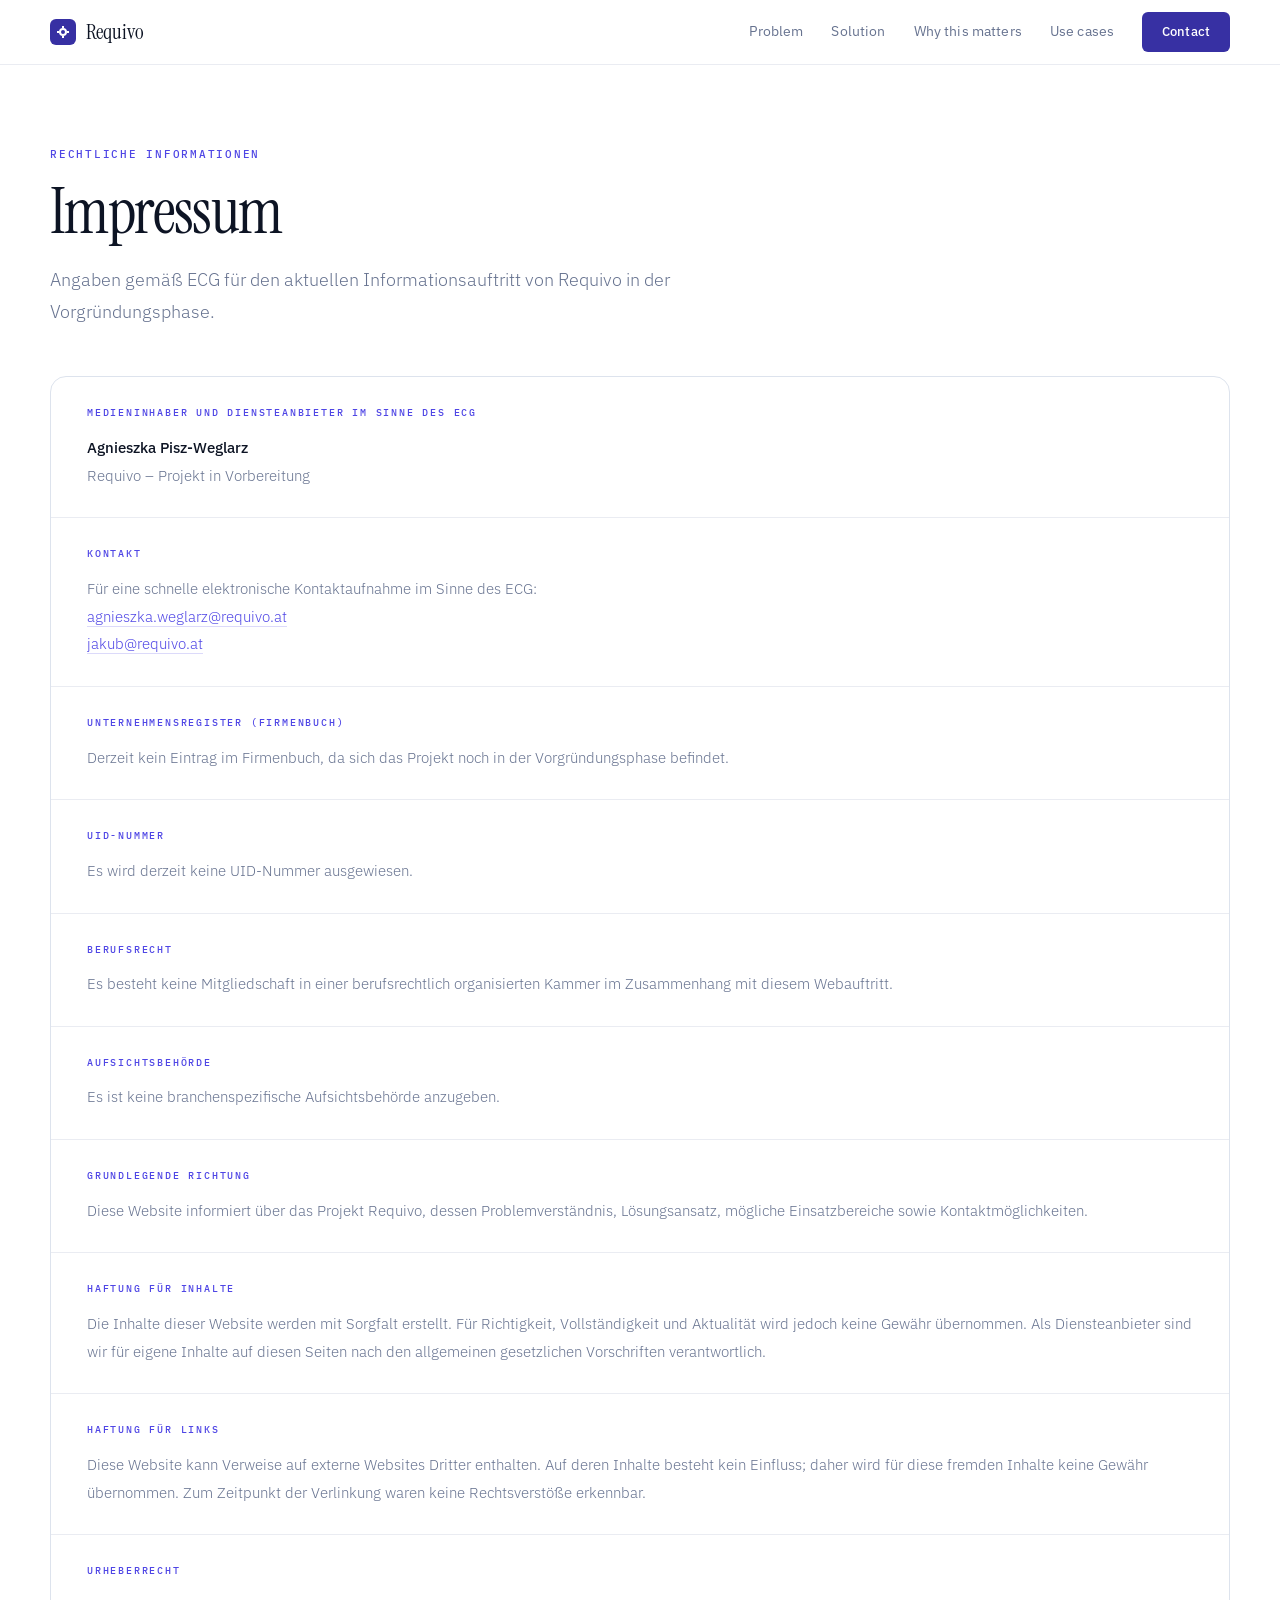
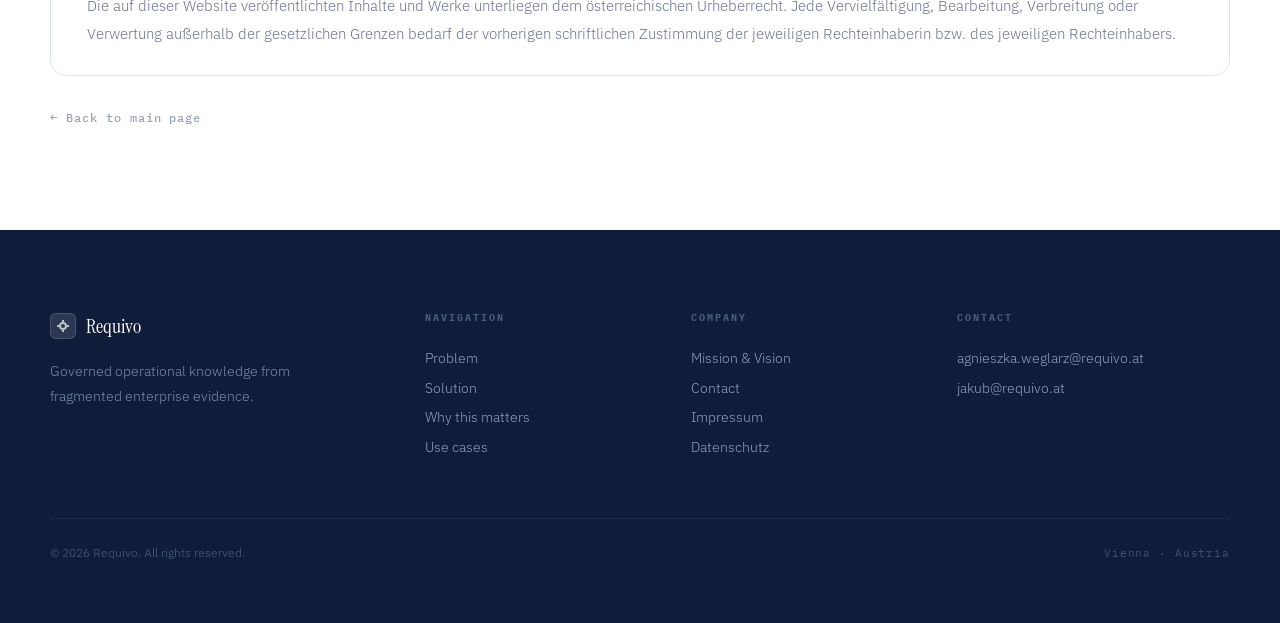
==== impressum.html @ faf933f6 "Refactor impressum.html structure and styles" ====
<!DOCTYPE html>
<html lang="de">
<head>
<meta charset="UTF-8" />
<meta name="viewport" content="width=device-width, initial-scale=1.0" />
<title>Impressum — Requivo</title>
<link rel="icon" href="favicon.svg" />
<link rel="preconnect" href="https://fonts.googleapis.com" />
<link rel="preconnect" href="https://fonts.gstatic.com" crossorigin />
<link href="https://fonts.googleapis.com/css2?family=Instrument+Serif:ital@0;1&family=IBM+Plex+Sans:ital,wght@0,300;0,400;0,500;0,600;1,300;1,400&family=IBM+Plex+Mono:wght@400;500&display=swap" rel="stylesheet" />
<style>
:root {
  --bg:          #ffffff;
  --bg-off:      #f8f9fc;
  --bg-deep:     #0f1c3a;
  --line:        #dde3ed;
  --line-soft:   #eaecf2;
  --text:        #0d1424;
  --text-mid:    #374259;
  --text-soft:   #677390;
  --text-dim:    #98a3b8;
  --indigo:      #3730a3;
  --indigo-mid:  #4f46e5;
  --indigo-soft: #eef2ff;
  --indigo-pale: #f5f6ff;
  --font-serif:  'Instrument Serif', Georgia, serif;
  --font-sans:   'IBM Plex Sans', system-ui, sans-serif;
  --font-mono:   'IBM Plex Mono', monospace;
  --max:         1180px;
  --ease:        cubic-bezier(.16,1,.3,1);
}
*, *::before, *::after { box-sizing: border-box; margin: 0; padding: 0; }
html { scroll-behavior: smooth; }
body {
  font-family: var(--font-sans);
  background: var(--bg); color: var(--text);
  line-height: 1.65; -webkit-font-smoothing: antialiased;
  text-rendering: optimizeLegibility;
}
a { text-decoration: none; color: inherit; }
.wrap { width: min(var(--max), calc(100% - 48px)); margin: 0 auto; }
 
/* NAV */
nav {
  position: sticky; top: 0; z-index: 100;
  background: rgba(255,255,255,.92);
  backdrop-filter: blur(14px);
  border-bottom: 1px solid var(--line-soft);
  transition: box-shadow .25s;
}
nav.raised { box-shadow: 0 1px 18px rgba(55,48,163,.07); }
.nav-inner {
  display: flex; align-items: center;
  justify-content: space-between; height: 64px; gap: 32px;
}
.logo {
  display: flex; align-items: center; gap: 10px;
  font-family: var(--font-serif); font-size: 21px; color: var(--text);
}
.logo-mark {
  width: 26px; height: 26px; border-radius: 6px;
  background: var(--indigo);
  display: flex; align-items: center; justify-content: center; flex-shrink: 0;
}
.logo-mark svg { width: 14px; height: 14px; fill: none; stroke: #fff; stroke-width: 2; }
.nav-links { display: flex; align-items: center; gap: 28px; }
.nav-links a {
  font-size: 14px; font-weight: 400; color: var(--text-soft);
  letter-spacing: .01em; transition: color .18s;
}
.nav-links a:hover { color: var(--text); }
.nav-cta {
  background: var(--indigo) !important; color: #fff !important;
  padding: 9px 20px; border-radius: 6px;
  font-size: 13px !important; font-weight: 500 !important;
  transition: background .18s, transform .18s !important;
}
.nav-cta:hover { background: #312e81 !important; transform: translateY(-1px) !important; }
 
/* PAGE */
.page { padding: 80px 0 100px; }
 
.page-label {
  font-family: var(--font-mono);
  font-size: 11px; font-weight: 500;
  letter-spacing: .16em; text-transform: uppercase;
  color: var(--indigo-mid); margin-bottom: 16px;
}
.page h1 {
  font-family: var(--font-serif);
  font-size: clamp(38px, 5vw, 64px);
  font-weight: 400; line-height: 1.04; letter-spacing: -.025em;
  color: var(--text); margin-bottom: 18px;
}
.page-intro {
  font-size: 18px; line-height: 1.8; font-weight: 300;
  color: var(--text-soft); max-width: 720px; margin-bottom: 48px;
}
 
/* LEGAL CARD */
.legal-card {
  background: var(--bg);
  border: 1px solid var(--line);
  border-radius: 16px;
  overflow: hidden;
}
.legal-section {
  padding: 28px 36px;
  border-bottom: 1px solid var(--line-soft);
}
.legal-section:last-child { border-bottom: none; }
 
.legal-section h2 {
  font-family: var(--font-mono);
  font-size: 10px; font-weight: 500;
  letter-spacing: .18em; text-transform: uppercase;
  color: var(--indigo-mid); margin-bottom: 12px;
}
.legal-section p {
  font-size: 15px; line-height: 1.85; font-weight: 300;
  color: var(--text-soft); margin-bottom: 10px;
}
.legal-section p:last-child { margin-bottom: 0; }
.legal-section strong { font-weight: 500; color: var(--text); }
.legal-section a {
  color: var(--indigo-mid);
  border-bottom: 1px solid rgba(79,70,229,.2);
  transition: color .18s, border-color .18s;
}
.legal-section a:hover {
  color: var(--indigo);
  border-color: rgba(55,48,163,.4);
}
 
/* BACK LINK */
.back-link {
  display: inline-flex; align-items: center; gap: 8px;
  margin-top: 32px;
  font-family: var(--font-mono);
  font-size: 12px; font-weight: 500; letter-spacing: .08em;
  color: var(--text-dim);
  transition: color .18s;
}
.back-link:hover { color: var(--indigo-mid); }
.back-link::before { content: '←'; }
 
/* FOOTER */
footer { background: var(--bg-deep); padding: 80px 0 60px; }
.footer-grid {
  display: grid; grid-template-columns: 1.2fr .8fr .8fr 1fr;
  gap: 48px; margin-bottom: 56px; align-items: start;
}
.footer-brand { display: flex; flex-direction: column; gap: 16px; }
.footer-logo {
  display: flex; align-items: center; gap: 10px;
  font-family: var(--font-serif); font-size: 20px; color: #fff;
}
.footer-logo .logo-mark {
  background: rgba(255,255,255,.12);
  border: 1px solid rgba(255,255,255,.15);
}
.footer-logo .logo-mark svg { stroke: rgba(255,255,255,.7); }
.footer-brand p {
  font-size: 14px; line-height: 1.8; font-weight: 300;
  color: #7b8fad; max-width: 280px;
}
.footer-col h4 {
  font-family: var(--font-mono); font-size: 10px;
  letter-spacing: .2em; text-transform: uppercase;
  color: #4a5e7a; margin-bottom: 18px;
}
.footer-col a, .footer-col p {
  display: block; font-size: 14px;
  line-height: 2.1; font-weight: 300; color: #8fa3be;
  transition: color .18s;
}
.footer-col a:hover { color: #fff; }
.footer-bottom {
  padding-top: 24px;
  border-top: 1px solid rgba(255,255,255,.06);
  font-size: 12px; color: #3d5070;
  display: flex; justify-content: space-between; align-items: center;
}
 
/* RESPONSIVE */
@media (max-width: 1040px) {
  .footer-grid { grid-template-columns: 1fr 1fr; }
}
@media (max-width: 768px) {
  .wrap { width: calc(100% - 32px); }
  .nav-links { display: none; }
  .page { padding: 56px 0 80px; }
  .legal-section { padding: 24px 20px; }
  .footer-grid { grid-template-columns: 1fr; }
  .footer-bottom { flex-direction: column; gap: 8px; }
}
</style>
</head>
<body>
 
<nav id="nav">
  <div class="wrap nav-inner">
    <a href="index.html" class="logo">
      <span class="logo-mark">
        <svg viewBox="0 0 14 14"><circle cx="7" cy="7" r="3"/><line x1="7" y1="1" x2="7" y2="3"/><line x1="7" y1="11" x2="7" y2="13"/><line x1="1" y1="7" x2="3" y2="7"/><line x1="11" y1="7" x2="13" y2="7"/></svg>
      </span>
      Requivo
    </a>
    <div class="nav-links">
      <a href="index.html#problem">Problem</a>
      <a href="index.html#solution">Solution</a>
      <a href="index.html#why">Why this matters</a>
      <a href="index.html#use-cases">Use cases</a>
      <a href="index.html#contact" class="nav-cta">Contact</a>
    </div>
  </div>
</nav>
 
<main class="page">
  <div class="wrap">
    <div class="page-label">Rechtliche Informationen</div>
    <h1>Impressum</h1>
    <p class="page-intro">Angaben gemäß ECG für den aktuellen Informationsauftritt von Requivo in der Vorgründungsphase.</p>
 
    <div class="legal-card">
      <section class="legal-section">
        <h2>Medieninhaber und Diensteanbieter im Sinne des ECG</h2>
        <p><strong>Agnieszka Pisz-Weglarz</strong><br>Requivo – Projekt in Vorbereitung</p>
      </section>
 
      <section class="legal-section">
        <h2>Kontakt</h2>
        <p>
          Für eine schnelle elektronische Kontaktaufnahme im Sinne des ECG:<br>
          <a href="mailto:agnieszka.weglarz@requivo.at">agnieszka.weglarz@requivo.at</a><br>
          <a href="mailto:jakub@requivo.at">jakub@requivo.at</a>
        </p>
      </section>
 
      <section class="legal-section">
        <h2>Unternehmensregister (Firmenbuch)</h2>
        <p>Derzeit kein Eintrag im Firmenbuch, da sich das Projekt noch in der Vorgründungsphase befindet.</p>
      </section>
 
      <section class="legal-section">
        <h2>UID-Nummer</h2>
        <p>Es wird derzeit keine UID-Nummer ausgewiesen.</p>
      </section>
 
      <section class="legal-section">
        <h2>Berufsrecht</h2>
        <p>Es besteht keine Mitgliedschaft in einer berufsrechtlich organisierten Kammer im Zusammenhang mit diesem Webauftritt.</p>
      </section>
 
      <section class="legal-section">
        <h2>Aufsichtsbehörde</h2>
        <p>Es ist keine branchenspezifische Aufsichtsbehörde anzugeben.</p>
      </section>
 
      <section class="legal-section">
        <h2>Grundlegende Richtung</h2>
        <p>Diese Website informiert über das Projekt Requivo, dessen Problemverständnis, Lösungsansatz, mögliche Einsatzbereiche sowie Kontaktmöglichkeiten.</p>
      </section>
 
      <section class="legal-section">
        <h2>Haftung für Inhalte</h2>
        <p>Die Inhalte dieser Website werden mit Sorgfalt erstellt. Für Richtigkeit, Vollständigkeit und Aktualität wird jedoch keine Gewähr übernommen. Als Diensteanbieter sind wir für eigene Inhalte auf diesen Seiten nach den allgemeinen gesetzlichen Vorschriften verantwortlich.</p>
      </section>
 
      <section class="legal-section">
        <h2>Haftung für Links</h2>
        <p>Diese Website kann Verweise auf externe Websites Dritter enthalten. Auf deren Inhalte besteht kein Einfluss; daher wird für diese fremden Inhalte keine Gewähr übernommen. Zum Zeitpunkt der Verlinkung waren keine Rechtsverstöße erkennbar.</p>
      </section>
 
      <section class="legal-section">
        <h2>Urheberrecht</h2>
        <p>Die auf dieser Website veröffentlichten Inhalte und Werke unterliegen dem österreichischen Urheberrecht. Jede Vervielfältigung, Bearbeitung, Verbreitung oder Verwertung außerhalb der gesetzlichen Grenzen bedarf der vorherigen schriftlichen Zustimmung der jeweiligen Rechteinhaberin bzw. des jeweiligen Rechteinhabers.</p>
      </section>
    </div>
 
    <a class="back-link" href="index.html">Back to main page</a>
  </div>
</main>
 
<footer>
  <div class="wrap">
    <div class="footer-grid">
      <div class="footer-brand">
        <a href="index.html" class="footer-logo">
          <span class="logo-mark">
            <svg viewBox="0 0 14 14"><circle cx="7" cy="7" r="3"/><line x1="7" y1="1" x2="7" y2="3"/><line x1="7" y1="11" x2="7" y2="13"/><line x1="1" y1="7" x2="3" y2="7"/><line x1="11" y1="7" x2="13" y2="7"/></svg>
          </span>
          Requivo
        </a>
        <p>Governed operational knowledge from fragmented enterprise evidence.</p>
      </div>
      <div class="footer-col">
        <h4>Navigation</h4>
        <a href="index.html#problem">Problem</a>
        <a href="index.html#solution">Solution</a>
        <a href="index.html#why">Why this matters</a>
        <a href="index.html#use-cases">Use cases</a>
      </div>
      <div class="footer-col">
        <h4>Company</h4>
        <a href="index.html#mission-vision">Mission &amp; Vision</a>
        <a href="index.html#contact">Contact</a>
        <a href="impressum.html">Impressum</a>
        <a href="privacy.html">Datenschutz</a>
      </div>
      <div class="footer-col">
        <h4>Contact</h4>
        <a href="mailto:agnieszka.weglarz@requivo.at">agnieszka.weglarz@requivo.at</a>
        <a href="mailto:jakub@requivo.at">jakub@requivo.at</a>
      </div>
    </div>
    <div class="footer-bottom">
      <span>© 2026 Requivo. All rights reserved.</span>
      <span style="font-family:var(--font-mono);font-size:11px;letter-spacing:.08em;">Vienna · Austria</span>
    </div>
  </div>
</footer>
 
<script>
const nav = document.getElementById('nav');
window.addEventListener('scroll', () => {
  nav.classList.toggle('raised', window.scrollY > 20);
}, { passive: true });
</script>
</body>
</html>
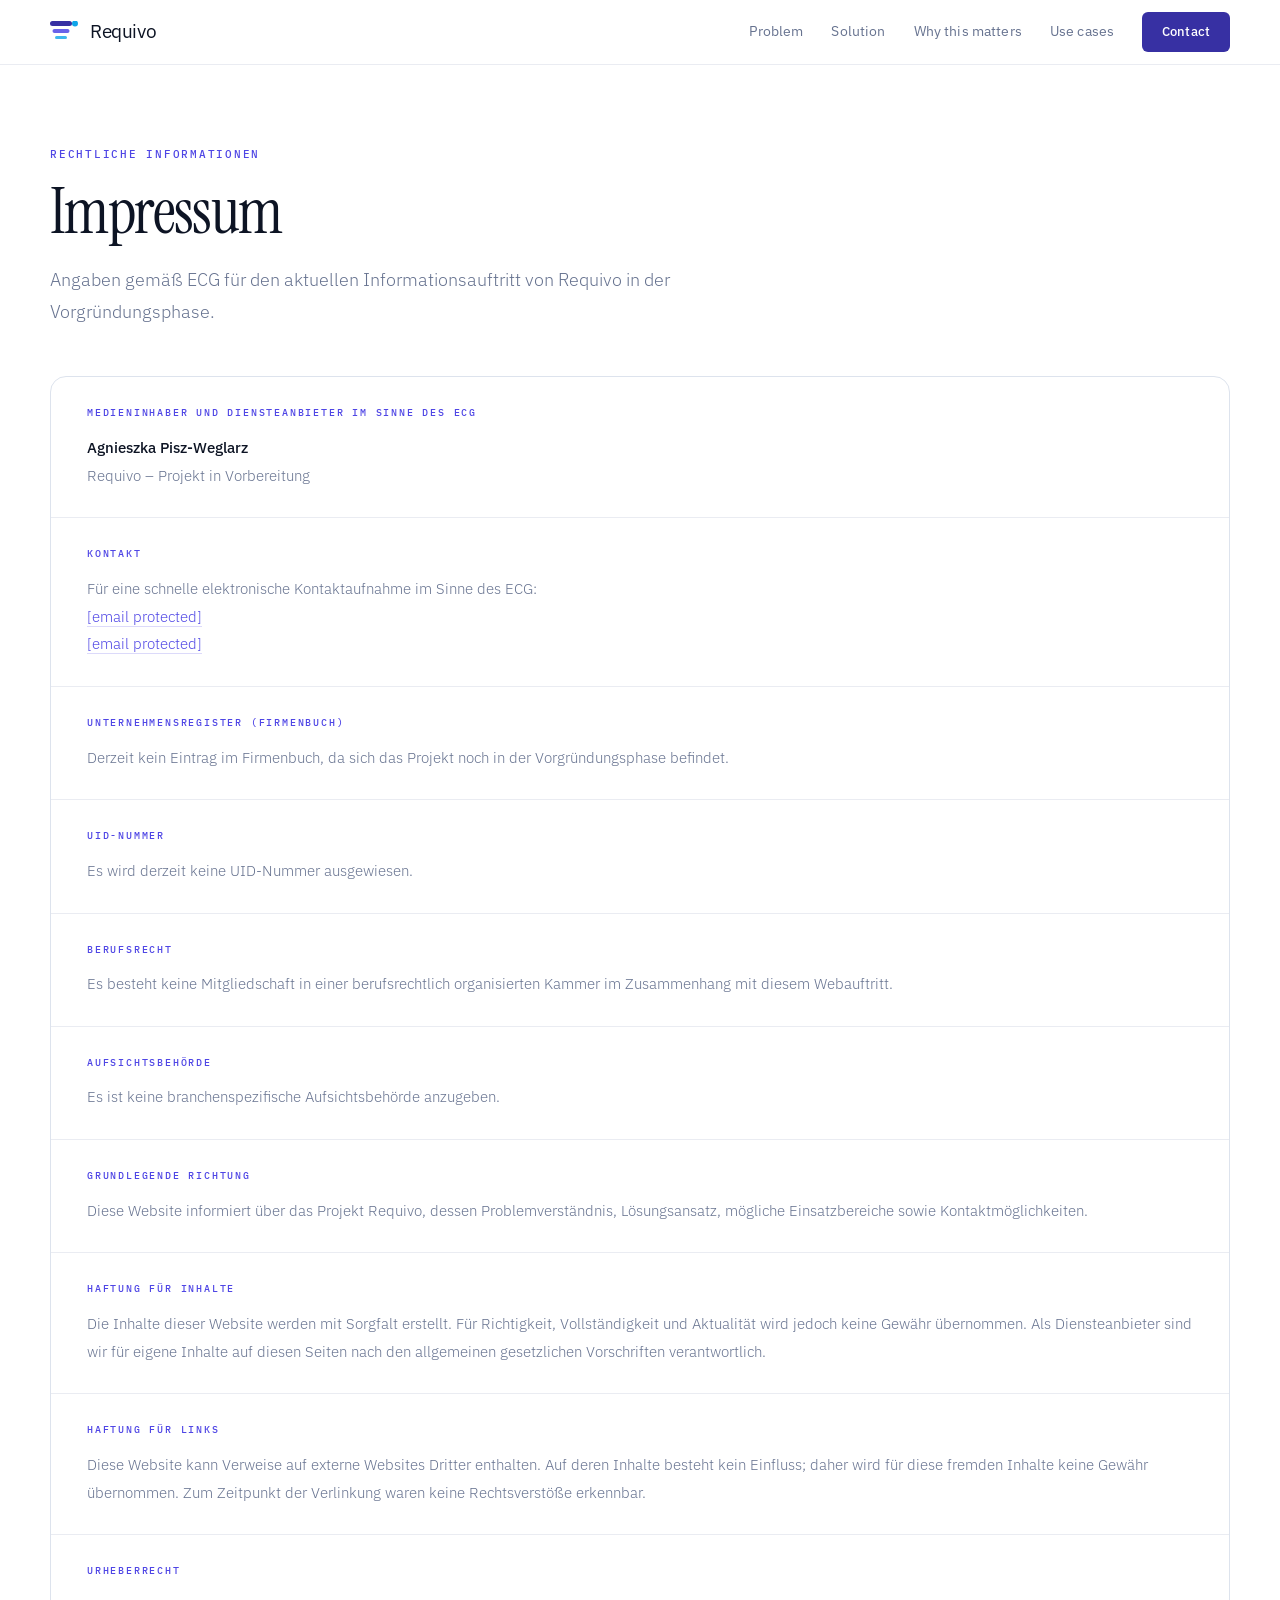
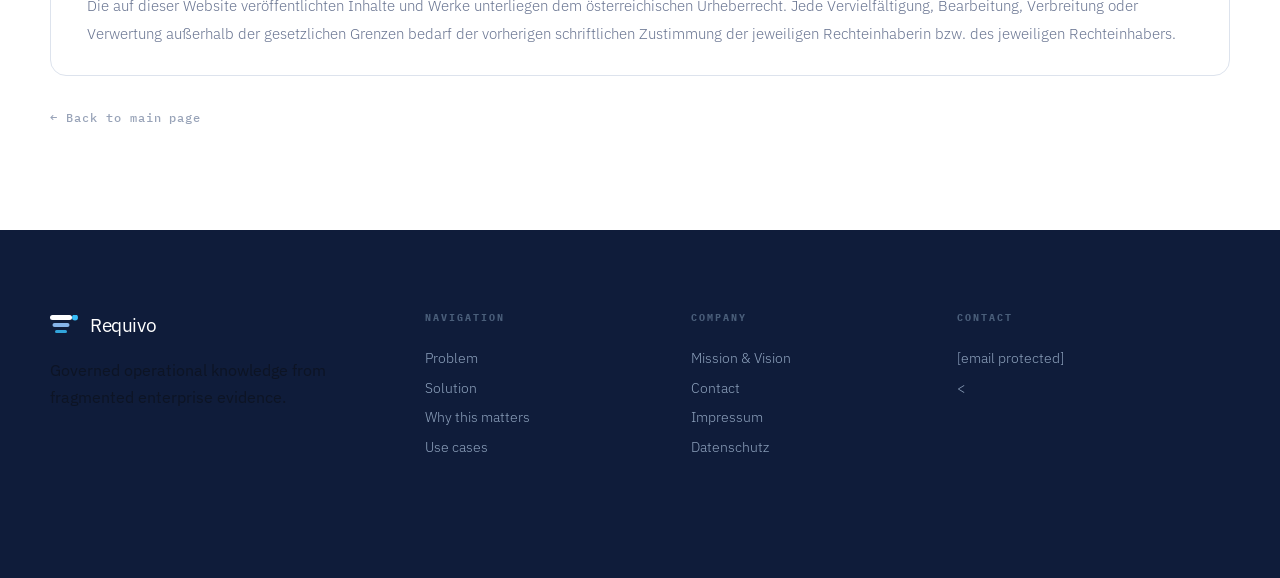
==== commit 2b44b86c: "Refactor styles and update logo in impressum.html" ====
--- a/impressum.html
+++ b/impressum.html
@@ -39,7 +39,7 @@
 }
 a { text-decoration: none; color: inherit; }
 .wrap { width: min(var(--max), calc(100% - 48px)); margin: 0 auto; }
- 
+
 /* NAV */
 nav {
   position: sticky; top: 0; z-index: 100;
@@ -54,15 +54,10 @@
   justify-content: space-between; height: 64px; gap: 32px;
 }
 .logo {
-  display: flex; align-items: center; gap: 10px;
-  font-family: var(--font-serif); font-size: 21px; color: var(--text);
-}
-.logo-mark {
-  width: 26px; height: 26px; border-radius: 6px;
-  background: var(--indigo);
-  display: flex; align-items: center; justify-content: center; flex-shrink: 0;
-}
-.logo-mark svg { width: 14px; height: 14px; fill: none; stroke: #fff; stroke-width: 2; }
+  display: flex; align-items: center; gap: 12px;
+  font-family: var(--font-sans); font-size: 19px; font-weight: 400;
+  color: var(--text); letter-spacing: -.02em;
+}
 .nav-links { display: flex; align-items: center; gap: 28px; }
 .nav-links a {
   font-size: 14px; font-weight: 400; color: var(--text-soft);
@@ -76,10 +71,10 @@
   transition: background .18s, transform .18s !important;
 }
 .nav-cta:hover { background: #312e81 !important; transform: translateY(-1px) !important; }
- 
+
 /* PAGE */
 .page { padding: 80px 0 100px; }
- 
+
 .page-label {
   font-family: var(--font-mono);
   font-size: 11px; font-weight: 500;
@@ -96,7 +91,7 @@
   font-size: 18px; line-height: 1.8; font-weight: 300;
   color: var(--text-soft); max-width: 720px; margin-bottom: 48px;
 }
- 
+
 /* LEGAL CARD */
 .legal-card {
   background: var(--bg);
@@ -109,7 +104,7 @@
   border-bottom: 1px solid var(--line-soft);
 }
 .legal-section:last-child { border-bottom: none; }
- 
+
 .legal-section h2 {
   font-family: var(--font-mono);
   font-size: 10px; font-weight: 500;
@@ -131,7 +126,7 @@
   color: var(--indigo);
   border-color: rgba(55,48,163,.4);
 }
- 
+
 /* BACK LINK */
 .back-link {
   display: inline-flex; align-items: center; gap: 8px;
@@ -143,7 +138,7 @@
 }
 .back-link:hover { color: var(--indigo-mid); }
 .back-link::before { content: '←'; }
- 
+
 /* FOOTER */
 footer { background: var(--bg-deep); padding: 80px 0 60px; }
 .footer-grid {
@@ -152,15 +147,11 @@
 }
 .footer-brand { display: flex; flex-direction: column; gap: 16px; }
 .footer-logo {
-  display: flex; align-items: center; gap: 10px;
-  font-family: var(--font-serif); font-size: 20px; color: #fff;
-}
-.footer-logo .logo-mark {
-  background: rgba(255,255,255,.12);
-  border: 1px solid rgba(255,255,255,.15);
-}
-.footer-logo .logo-mark svg { stroke: rgba(255,255,255,.7); }
-.footer-brand p {
+  display: flex; align-items: center; gap: 12px;
+  font-family: var(--font-sans); font-size: 19px; font-weight: 400;
+  color: #fff; letter-spacing: -.02em;
+}
+.footer-logo .footer-logo .footer-brand p {
   font-size: 14px; line-height: 1.8; font-weight: 300;
   color: #7b8fad; max-width: 280px;
 }
@@ -181,7 +172,7 @@
   font-size: 12px; color: #3d5070;
   display: flex; justify-content: space-between; align-items: center;
 }
- 
+
 /* RESPONSIVE */
 @media (max-width: 1040px) {
   .footer-grid { grid-template-columns: 1fr 1fr; }
@@ -197,13 +188,16 @@
 </style>
 </head>
 <body>
- 
+
 <nav id="nav">
   <div class="wrap nav-inner">
-    <a href="index.html" class="logo">
-      <span class="logo-mark">
-        <svg viewBox="0 0 14 14"><circle cx="7" cy="7" r="3"/><line x1="7" y1="1" x2="7" y2="3"/><line x1="7" y1="11" x2="7" y2="13"/><line x1="1" y1="7" x2="3" y2="7"/><line x1="11" y1="7" x2="13" y2="7"/></svg>
-      </span>
+        <a href="index.html" class="logo" aria-label="Requivo home">
+      <svg class="rq-logo-icon" viewBox="0 0 28 22" width="28" height="22" fill="none" xmlns="http://www.w3.org/2000/svg" aria-hidden="true">
+        <rect x="0" y="0" width="22" height="5" rx="2.5" fill="#3730a3"/>
+        <rect x="2.5" y="8" width="17" height="4" rx="2" fill="#4f46e5" opacity=".85"/>
+        <rect x="5" y="15" width="12" height="3" rx="1.5" fill="#0ea5e9" opacity=".8"/>
+        <circle cx="25" cy="2.5" r="3" fill="#0ea5e9"/>
+      </svg>
       Requivo
     </a>
     <div class="nav-links">
@@ -215,81 +209,84 @@
     </div>
   </div>
 </nav>
- 
+
 <main class="page">
   <div class="wrap">
     <div class="page-label">Rechtliche Informationen</div>
     <h1>Impressum</h1>
     <p class="page-intro">Angaben gemäß ECG für den aktuellen Informationsauftritt von Requivo in der Vorgründungsphase.</p>
- 
+
     <div class="legal-card">
       <section class="legal-section">
         <h2>Medieninhaber und Diensteanbieter im Sinne des ECG</h2>
         <p><strong>Agnieszka Pisz-Weglarz</strong><br>Requivo – Projekt in Vorbereitung</p>
       </section>
- 
+
       <section class="legal-section">
         <h2>Kontakt</h2>
         <p>
           Für eine schnelle elektronische Kontaktaufnahme im Sinne des ECG:<br>
-          <a href="mailto:agnieszka.weglarz@requivo.at">agnieszka.weglarz@requivo.at</a><br>
-          <a href="mailto:jakub@requivo.at">jakub@requivo.at</a>
+          <a href="/cdn-cgi/l/email-protection#6302040d0a06101908024d1406040f02111923110612160a150c4d0217"><span class="__cf_email__" data-cfemail="0362646d6a66707968622d7466646f62717943716672766a756c2d6277">[email&#160;protected]</span></a><br>
+          <a href="/cdn-cgi/l/email-protection#741e151f011634061105011d021b5a1500"><span class="__cf_email__" data-cfemail="197378726c7b596b7c686c706f7637786d">[email&#160;protected]</span></a>
         </p>
       </section>
- 
+
       <section class="legal-section">
         <h2>Unternehmensregister (Firmenbuch)</h2>
         <p>Derzeit kein Eintrag im Firmenbuch, da sich das Projekt noch in der Vorgründungsphase befindet.</p>
       </section>
- 
+
       <section class="legal-section">
         <h2>UID-Nummer</h2>
         <p>Es wird derzeit keine UID-Nummer ausgewiesen.</p>
       </section>
- 
+
       <section class="legal-section">
         <h2>Berufsrecht</h2>
         <p>Es besteht keine Mitgliedschaft in einer berufsrechtlich organisierten Kammer im Zusammenhang mit diesem Webauftritt.</p>
       </section>
- 
+
       <section class="legal-section">
         <h2>Aufsichtsbehörde</h2>
         <p>Es ist keine branchenspezifische Aufsichtsbehörde anzugeben.</p>
       </section>
- 
+
       <section class="legal-section">
         <h2>Grundlegende Richtung</h2>
         <p>Diese Website informiert über das Projekt Requivo, dessen Problemverständnis, Lösungsansatz, mögliche Einsatzbereiche sowie Kontaktmöglichkeiten.</p>
       </section>
- 
+
       <section class="legal-section">
         <h2>Haftung für Inhalte</h2>
         <p>Die Inhalte dieser Website werden mit Sorgfalt erstellt. Für Richtigkeit, Vollständigkeit und Aktualität wird jedoch keine Gewähr übernommen. Als Diensteanbieter sind wir für eigene Inhalte auf diesen Seiten nach den allgemeinen gesetzlichen Vorschriften verantwortlich.</p>
       </section>
- 
+
       <section class="legal-section">
         <h2>Haftung für Links</h2>
         <p>Diese Website kann Verweise auf externe Websites Dritter enthalten. Auf deren Inhalte besteht kein Einfluss; daher wird für diese fremden Inhalte keine Gewähr übernommen. Zum Zeitpunkt der Verlinkung waren keine Rechtsverstöße erkennbar.</p>
       </section>
- 
+
       <section class="legal-section">
         <h2>Urheberrecht</h2>
         <p>Die auf dieser Website veröffentlichten Inhalte und Werke unterliegen dem österreichischen Urheberrecht. Jede Vervielfältigung, Bearbeitung, Verbreitung oder Verwertung außerhalb der gesetzlichen Grenzen bedarf der vorherigen schriftlichen Zustimmung der jeweiligen Rechteinhaberin bzw. des jeweiligen Rechteinhabers.</p>
       </section>
     </div>
- 
+
     <a class="back-link" href="index.html">Back to main page</a>
   </div>
 </main>
- 
+
 <footer>
   <div class="wrap">
     <div class="footer-grid">
       <div class="footer-brand">
-        <a href="index.html" class="footer-logo">
-          <span class="logo-mark">
-            <svg viewBox="0 0 14 14"><circle cx="7" cy="7" r="3"/><line x1="7" y1="1" x2="7" y2="3"/><line x1="7" y1="11" x2="7" y2="13"/><line x1="1" y1="7" x2="3" y2="7"/><line x1="11" y1="7" x2="13" y2="7"/></svg>
-          </span>
+                <a href="index.html" class="footer-logo" aria-label="Requivo home">
+          <svg class="rq-logo-icon" viewBox="0 0 28 22" width="28" height="22" fill="none" xmlns="http://www.w3.org/2000/svg" aria-hidden="true">
+          <rect x="0" y="0" width="22" height="5" rx="2.5" fill="#ffffff"/>
+          <rect x="2.5" y="8" width="17" height="4" rx="2" fill="#93c5fd" opacity=".9"/>
+          <rect x="5" y="15" width="12" height="3" rx="1.5" fill="#38bdf8" opacity=".85"/>
+          <circle cx="25" cy="2.5" r="3" fill="#38bdf8"/>
+        </svg>
           Requivo
         </a>
         <p>Governed operational knowledge from fragmented enterprise evidence.</p>
@@ -310,22 +307,5 @@
       </div>
       <div class="footer-col">
         <h4>Contact</h4>
-        <a href="mailto:agnieszka.weglarz@requivo.at">agnieszka.weglarz@requivo.at</a>
-        <a href="mailto:jakub@requivo.at">jakub@requivo.at</a>
-      </div>
-    </div>
-    <div class="footer-bottom">
-      <span>© 2026 Requivo. All rights reserved.</span>
-      <span style="font-family:var(--font-mono);font-size:11px;letter-spacing:.08em;">Vienna · Austria</span>
-    </div>
-  </div>
-</footer>
- 
-<script>
-const nav = document.getElementById('nav');
-window.addEventListener('scroll', () => {
-  nav.classList.toggle('raised', window.scrollY > 20);
-}, { passive: true });
-</script>
-</body>
-</html>
+        <a href="/cdn-cgi/l/email-protection#c4a5a3aaada1b7beafa5eab3a1a3a8a5b6be84b6a1b5b1adb2abeaa5b0"><span class="__cf_email__" data-cfemail="d8b9bfb6b1bdaba2b3b9f6afbdbfb4b9aaa298aabda9adb1aeb7f6b9ac">[email&#160;protected]</span></a>
+        <a href="/cdn-cgi/l/email-protection#147e757f617654667165617d627b3a7560"><
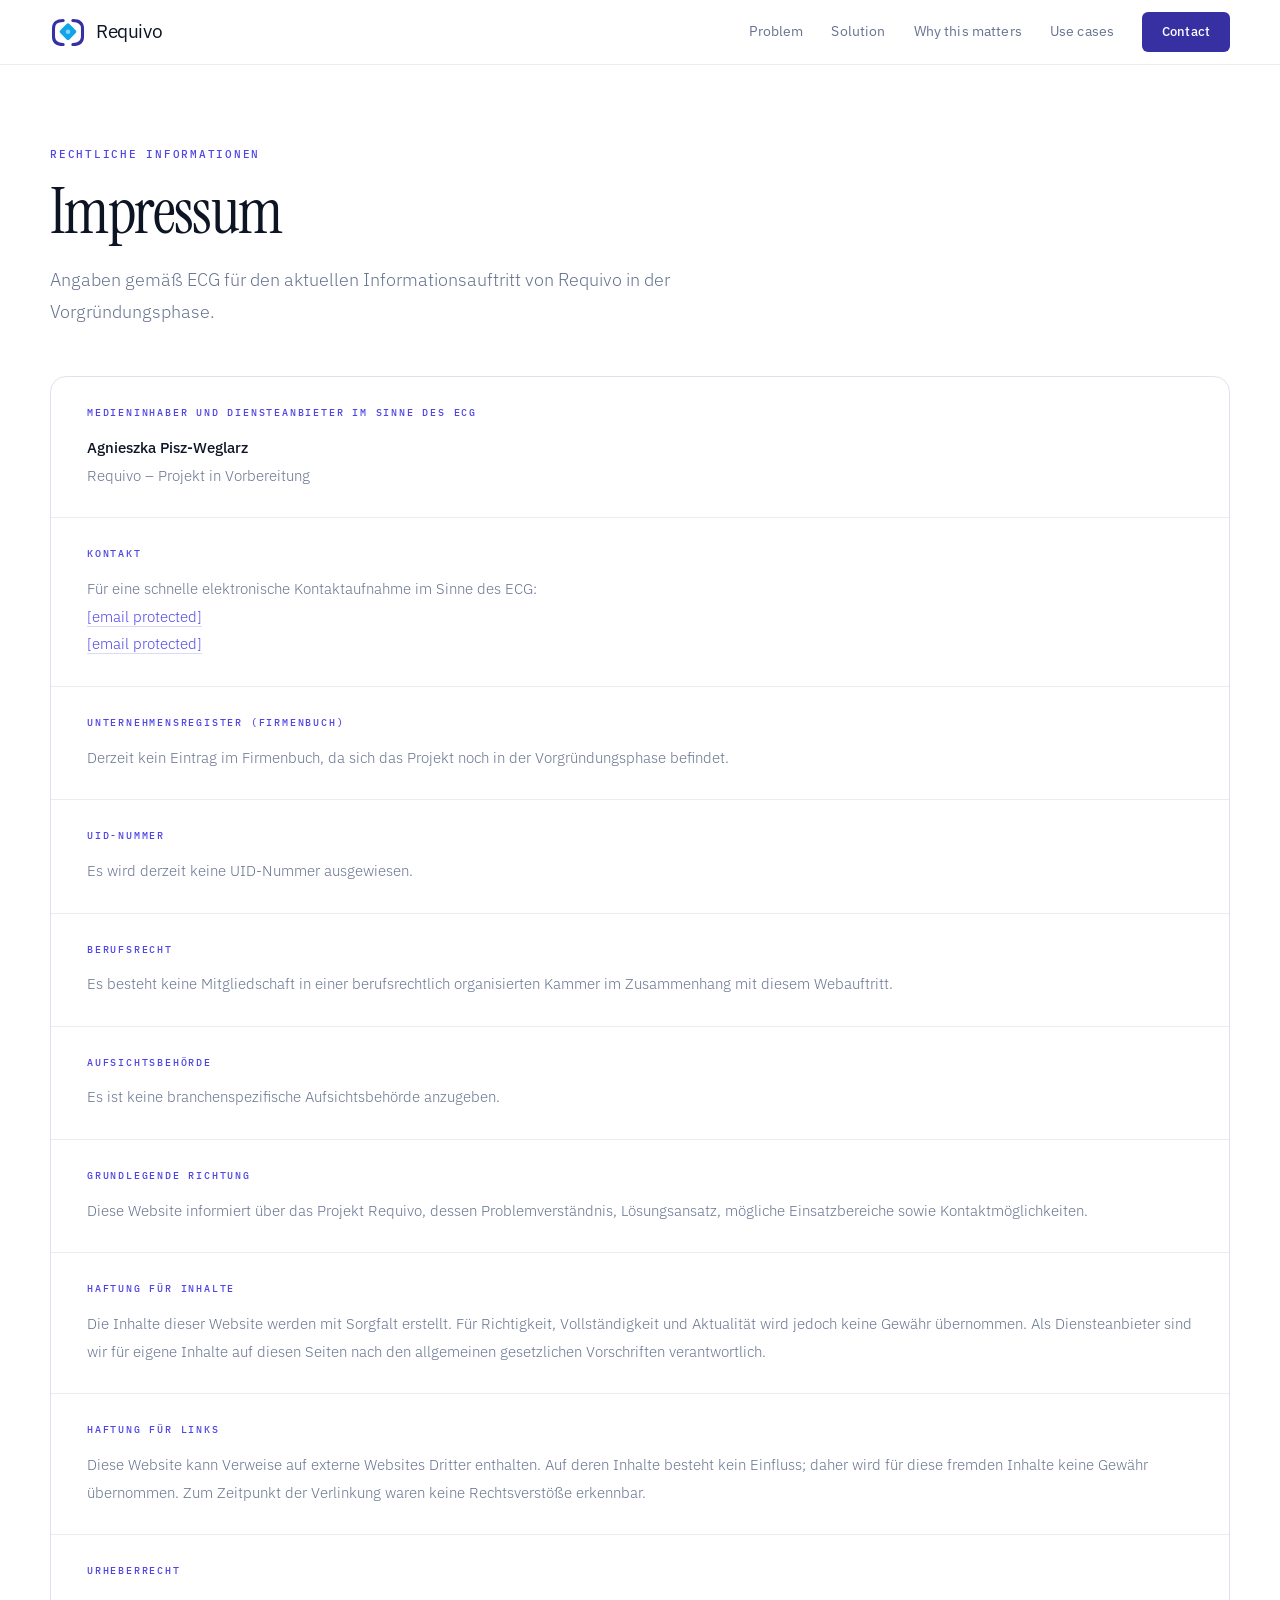
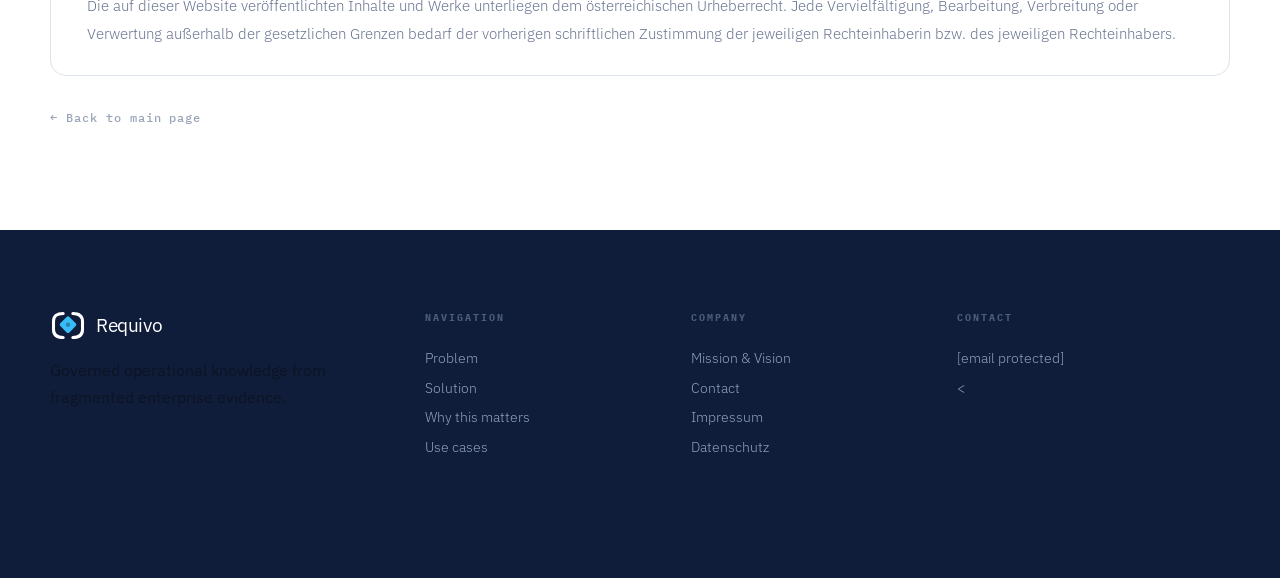
==== commit 144eef37: "Refactor logo SVG and adjust layout styles" ====
--- a/impressum.html
+++ b/impressum.html
@@ -54,9 +54,14 @@
   justify-content: space-between; height: 64px; gap: 32px;
 }
 .logo {
-  display: flex; align-items: center; gap: 12px;
-  font-family: var(--font-sans); font-size: 19px; font-weight: 400;
-  color: var(--text); letter-spacing: -.02em;
+  display: flex;
+  align-items: center;
+  gap: 10px;
+  font-family: var(--font-sans);
+  font-size: 19px;
+  font-weight: 400;
+  color: var(--text);
+  letter-spacing: -.02em;
 }
 .nav-links { display: flex; align-items: center; gap: 28px; }
 .nav-links a {
@@ -147,9 +152,14 @@
 }
 .footer-brand { display: flex; flex-direction: column; gap: 16px; }
 .footer-logo {
-  display: flex; align-items: center; gap: 12px;
-  font-family: var(--font-sans); font-size: 19px; font-weight: 400;
-  color: #fff; letter-spacing: -.02em;
+  display: flex;
+  align-items: center;
+  gap: 10px;
+  font-family: var(--font-sans);
+  font-size: 19px;
+  font-weight: 400;
+  color: #fff;
+  letter-spacing: -.02em;
 }
 .footer-logo .footer-logo .footer-brand p {
   font-size: 14px; line-height: 1.8; font-weight: 300;
@@ -191,12 +201,12 @@
 
 <nav id="nav">
   <div class="wrap nav-inner">
-        <a href="index.html" class="logo" aria-label="Requivo home">
-      <svg class="rq-logo-icon" viewBox="0 0 28 22" width="28" height="22" fill="none" xmlns="http://www.w3.org/2000/svg" aria-hidden="true">
-        <rect x="0" y="0" width="22" height="5" rx="2.5" fill="#3730a3"/>
-        <rect x="2.5" y="8" width="17" height="4" rx="2" fill="#4f46e5" opacity=".85"/>
-        <rect x="5" y="15" width="12" height="3" rx="1.5" fill="#0ea5e9" opacity=".8"/>
-        <circle cx="25" cy="2.5" r="3" fill="#0ea5e9"/>
+                <a href="index.html" class="logo" aria-label="Requivo home">
+      <svg viewBox="0 0 44 36" width="36" height="29" fill="none" xmlns="http://www.w3.org/2000/svg" aria-hidden="true">
+        <path d="M 16 3  Q 4 3  4 13  L 4 23  Q 4 33  16 33" stroke="#3730a3" stroke-width="3.8" stroke-linecap="round" fill="none"/>
+        <path d="M 28 3  Q 40 3  40 13  L 40 23  Q 40 33  28 33" stroke="#3730a3" stroke-width="3.8" stroke-linecap="round" fill="none"/>
+        <rect x="14" y="9" width="16" height="16" rx="2.5" fill="#0ea5e9" transform="rotate(45 22 17)"/>
+        <circle cx="22" cy="17" r="2.8" fill="#ffffff" opacity=".5"/>
       </svg>
       Requivo
     </a>
@@ -280,13 +290,13 @@
   <div class="wrap">
     <div class="footer-grid">
       <div class="footer-brand">
-                <a href="index.html" class="footer-logo" aria-label="Requivo home">
-          <svg class="rq-logo-icon" viewBox="0 0 28 22" width="28" height="22" fill="none" xmlns="http://www.w3.org/2000/svg" aria-hidden="true">
-          <rect x="0" y="0" width="22" height="5" rx="2.5" fill="#ffffff"/>
-          <rect x="2.5" y="8" width="17" height="4" rx="2" fill="#93c5fd" opacity=".9"/>
-          <rect x="5" y="15" width="12" height="3" rx="1.5" fill="#38bdf8" opacity=".85"/>
-          <circle cx="25" cy="2.5" r="3" fill="#38bdf8"/>
-        </svg>
+                                <a href="index.html" class="footer-logo" aria-label="Requivo home">
+          <svg viewBox="0 0 44 36" width="36" height="29" fill="none" xmlns="http://www.w3.org/2000/svg" aria-hidden="true">
+            <path d="M 16 3  Q 4 3  4 13  L 4 23  Q 4 33  16 33" stroke="#ffffff" stroke-width="3.8" stroke-linecap="round" fill="none"/>
+            <path d="M 28 3  Q 40 3  40 13  L 40 23  Q 40 33  28 33" stroke="#ffffff" stroke-width="3.8" stroke-linecap="round" fill="none"/>
+            <rect x="14" y="9" width="16" height="16" rx="2.5" fill="#38bdf8" transform="rotate(45 22 17)"/>
+            <circle cx="22" cy="17" r="2.8" fill="#0f1c3a" opacity=".35"/>
+          </svg>
           Requivo
         </a>
         <p>Governed operational knowledge from fragmented enterprise evidence.</p>
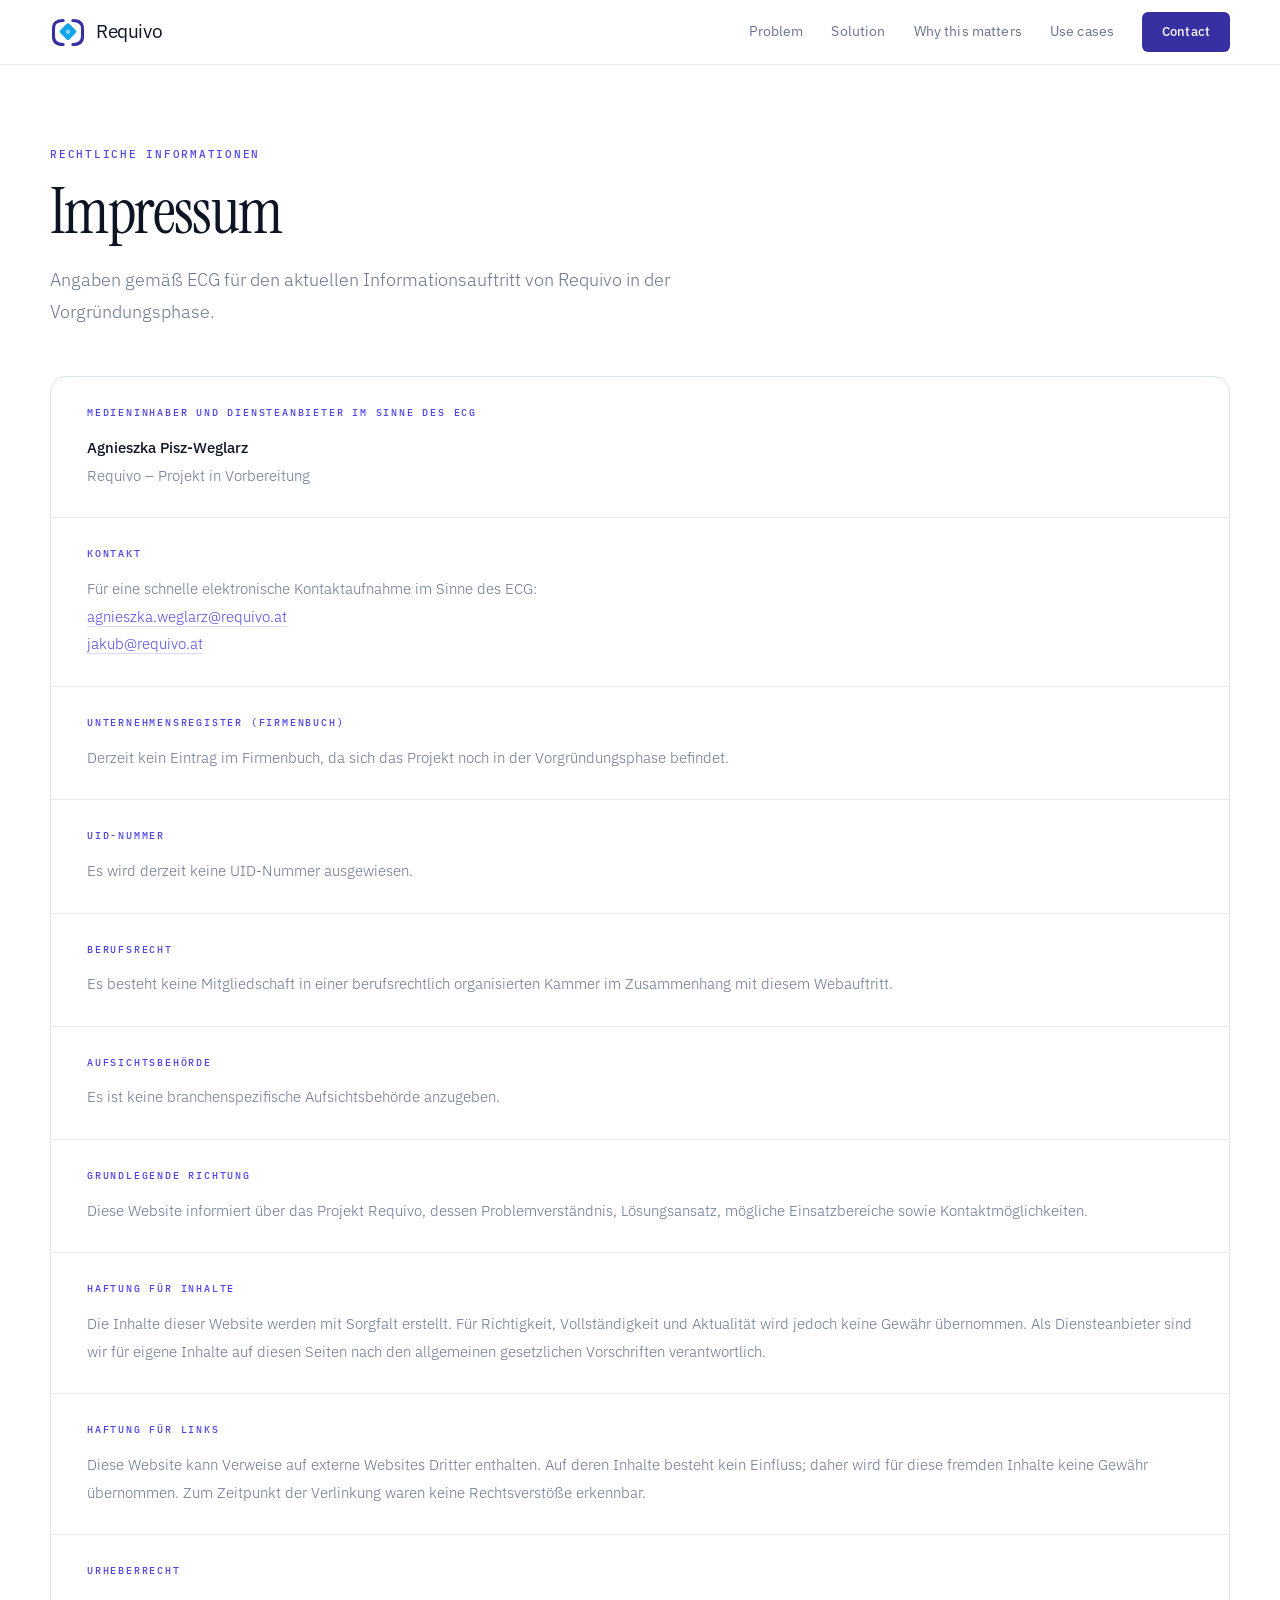
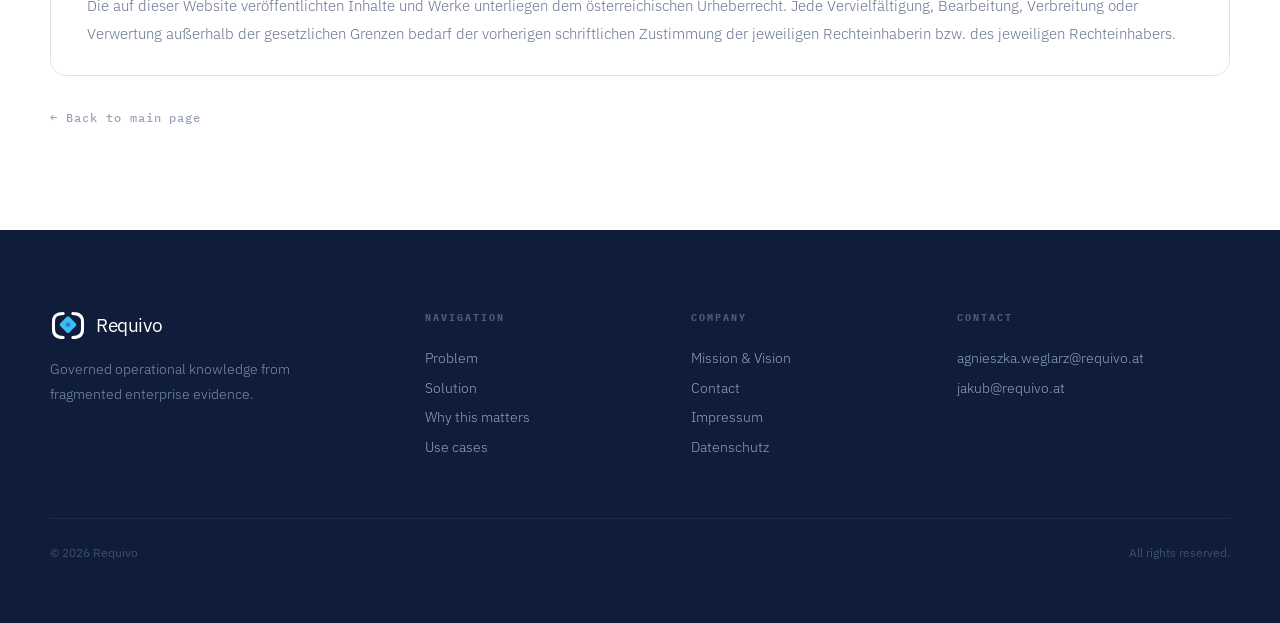
==== commit 8d5e0ba3: "Refactor CSS for improved readability and structure" ====
--- a/impressum.html
+++ b/impressum.html
@@ -8,6 +8,7 @@
 <link rel="preconnect" href="https://fonts.googleapis.com" />
 <link rel="preconnect" href="https://fonts.gstatic.com" crossorigin />
 <link href="https://fonts.googleapis.com/css2?family=Instrument+Serif:ital@0;1&family=IBM+Plex+Sans:ital,wght@0,300;0,400;0,500;0,600;1,300;1,400&family=IBM+Plex+Mono:wght@400;500&display=swap" rel="stylesheet" />
+
 <style>
 :root {
   --bg:          #ffffff;
@@ -29,30 +30,43 @@
   --max:         1180px;
   --ease:        cubic-bezier(.16,1,.3,1);
 }
+
 *, *::before, *::after { box-sizing: border-box; margin: 0; padding: 0; }
 html { scroll-behavior: smooth; }
+
 body {
   font-family: var(--font-sans);
-  background: var(--bg); color: var(--text);
-  line-height: 1.65; -webkit-font-smoothing: antialiased;
+  background: var(--bg);
+  color: var(--text);
+  line-height: 1.65;
+  -webkit-font-smoothing: antialiased;
   text-rendering: optimizeLegibility;
 }
+
 a { text-decoration: none; color: inherit; }
 .wrap { width: min(var(--max), calc(100% - 48px)); margin: 0 auto; }
 
 /* NAV */
 nav {
-  position: sticky; top: 0; z-index: 100;
+  position: sticky;
+  top: 0;
+  z-index: 100;
   background: rgba(255,255,255,.92);
   backdrop-filter: blur(14px);
   border-bottom: 1px solid var(--line-soft);
   transition: box-shadow .25s;
 }
+
 nav.raised { box-shadow: 0 1px 18px rgba(55,48,163,.07); }
+
 .nav-inner {
-  display: flex; align-items: center;
-  justify-content: space-between; height: 64px; gap: 32px;
-}
+  display: flex;
+  align-items: center;
+  justify-content: space-between;
+  height: 64px;
+  gap: 32px;
+}
+
 .logo {
   display: flex;
   align-items: center;
@@ -63,38 +77,68 @@
   color: var(--text);
   letter-spacing: -.02em;
 }
-.nav-links { display: flex; align-items: center; gap: 28px; }
+
+.nav-links {
+  display: flex;
+  align-items: center;
+  gap: 28px;
+}
+
 .nav-links a {
-  font-size: 14px; font-weight: 400; color: var(--text-soft);
-  letter-spacing: .01em; transition: color .18s;
-}
+  font-size: 14px;
+  font-weight: 400;
+  color: var(--text-soft);
+  letter-spacing: .01em;
+  transition: color .18s;
+}
+
 .nav-links a:hover { color: var(--text); }
+
 .nav-cta {
-  background: var(--indigo) !important; color: #fff !important;
-  padding: 9px 20px; border-radius: 6px;
-  font-size: 13px !important; font-weight: 500 !important;
+  background: var(--indigo) !important;
+  color: #fff !important;
+  padding: 9px 20px;
+  border-radius: 6px;
+  font-size: 13px !important;
+  font-weight: 500 !important;
   transition: background .18s, transform .18s !important;
 }
-.nav-cta:hover { background: #312e81 !important; transform: translateY(-1px) !important; }
+
+.nav-cta:hover {
+  background: #312e81 !important;
+  transform: translateY(-1px) !important;
+}
 
 /* PAGE */
 .page { padding: 80px 0 100px; }
 
 .page-label {
   font-family: var(--font-mono);
-  font-size: 11px; font-weight: 500;
-  letter-spacing: .16em; text-transform: uppercase;
-  color: var(--indigo-mid); margin-bottom: 16px;
-}
+  font-size: 11px;
+  font-weight: 500;
+  letter-spacing: .16em;
+  text-transform: uppercase;
+  color: var(--indigo-mid);
+  margin-bottom: 16px;
+}
+
 .page h1 {
   font-family: var(--font-serif);
   font-size: clamp(38px, 5vw, 64px);
-  font-weight: 400; line-height: 1.04; letter-spacing: -.025em;
-  color: var(--text); margin-bottom: 18px;
-}
+  font-weight: 400;
+  line-height: 1.04;
+  letter-spacing: -.025em;
+  color: var(--text);
+  margin-bottom: 18px;
+}
+
 .page-intro {
-  font-size: 18px; line-height: 1.8; font-weight: 300;
-  color: var(--text-soft); max-width: 720px; margin-bottom: 48px;
+  font-size: 18px;
+  line-height: 1.8;
+  font-weight: 300;
+  color: var(--text-soft);
+  max-width: 720px;
+  margin-bottom: 48px;
 }
 
 /* LEGAL CARD */
@@ -104,29 +148,45 @@
   border-radius: 16px;
   overflow: hidden;
 }
+
 .legal-section {
   padding: 28px 36px;
   border-bottom: 1px solid var(--line-soft);
 }
+
 .legal-section:last-child { border-bottom: none; }
 
 .legal-section h2 {
   font-family: var(--font-mono);
-  font-size: 10px; font-weight: 500;
-  letter-spacing: .18em; text-transform: uppercase;
-  color: var(--indigo-mid); margin-bottom: 12px;
-}
+  font-size: 10px;
+  font-weight: 500;
+  letter-spacing: .18em;
+  text-transform: uppercase;
+  color: var(--indigo-mid);
+  margin-bottom: 12px;
+}
+
 .legal-section p {
-  font-size: 15px; line-height: 1.85; font-weight: 300;
-  color: var(--text-soft); margin-bottom: 10px;
-}
+  font-size: 15px;
+  line-height: 1.85;
+  font-weight: 300;
+  color: var(--text-soft);
+  margin-bottom: 10px;
+}
+
 .legal-section p:last-child { margin-bottom: 0; }
-.legal-section strong { font-weight: 500; color: var(--text); }
+
+.legal-section strong {
+  font-weight: 500;
+  color: var(--text);
+}
+
 .legal-section a {
   color: var(--indigo-mid);
   border-bottom: 1px solid rgba(79,70,229,.2);
   transition: color .18s, border-color .18s;
 }
+
 .legal-section a:hover {
   color: var(--indigo);
   border-color: rgba(55,48,163,.4);
@@ -134,23 +194,41 @@
 
 /* BACK LINK */
 .back-link {
-  display: inline-flex; align-items: center; gap: 8px;
+  display: inline-flex;
+  align-items: center;
+  gap: 8px;
   margin-top: 32px;
   font-family: var(--font-mono);
-  font-size: 12px; font-weight: 500; letter-spacing: .08em;
+  font-size: 12px;
+  font-weight: 500;
+  letter-spacing: .08em;
   color: var(--text-dim);
   transition: color .18s;
 }
+
 .back-link:hover { color: var(--indigo-mid); }
 .back-link::before { content: '←'; }
 
 /* FOOTER */
-footer { background: var(--bg-deep); padding: 80px 0 60px; }
+footer {
+  background: var(--bg-deep);
+  padding: 80px 0 60px;
+}
+
 .footer-grid {
-  display: grid; grid-template-columns: 1.2fr .8fr .8fr 1fr;
-  gap: 48px; margin-bottom: 56px; align-items: start;
-}
-.footer-brand { display: flex; flex-direction: column; gap: 16px; }
+  display: grid;
+  grid-template-columns: 1.2fr .8fr .8fr 1fr;
+  gap: 48px;
+  margin-bottom: 56px;
+  align-items: start;
+}
+
+.footer-brand {
+  display: flex;
+  flex-direction: column;
+  gap: 16px;
+}
+
 .footer-logo {
   display: flex;
   align-items: center;
@@ -161,32 +239,51 @@
   color: #fff;
   letter-spacing: -.02em;
 }
-.footer-logo .footer-logo .footer-brand p {
-  font-size: 14px; line-height: 1.8; font-weight: 300;
-  color: #7b8fad; max-width: 280px;
-}
+
+.footer-brand p {
+  font-size: 14px;
+  line-height: 1.8;
+  font-weight: 300;
+  color: #7b8fad;
+  max-width: 280px;
+}
+
 .footer-col h4 {
-  font-family: var(--font-mono); font-size: 10px;
-  letter-spacing: .2em; text-transform: uppercase;
-  color: #4a5e7a; margin-bottom: 18px;
-}
-.footer-col a, .footer-col p {
-  display: block; font-size: 14px;
-  line-height: 2.1; font-weight: 300; color: #8fa3be;
+  font-family: var(--font-mono);
+  font-size: 10px;
+  letter-spacing: .2em;
+  text-transform: uppercase;
+  color: #4a5e7a;
+  margin-bottom: 18px;
+}
+
+.footer-col a,
+.footer-col p {
+  display: block;
+  font-size: 14px;
+  line-height: 2.1;
+  font-weight: 300;
+  color: #8fa3be;
   transition: color .18s;
 }
+
 .footer-col a:hover { color: #fff; }
+
 .footer-bottom {
   padding-top: 24px;
   border-top: 1px solid rgba(255,255,255,.06);
-  font-size: 12px; color: #3d5070;
-  display: flex; justify-content: space-between; align-items: center;
+  font-size: 12px;
+  color: #3d5070;
+  display: flex;
+  justify-content: space-between;
+  align-items: center;
 }
 
 /* RESPONSIVE */
 @media (max-width: 1040px) {
   .footer-grid { grid-template-columns: 1fr 1fr; }
 }
+
 @media (max-width: 768px) {
   .wrap { width: calc(100% - 32px); }
   .nav-links { display: none; }
@@ -201,15 +298,16 @@
 
 <nav id="nav">
   <div class="wrap nav-inner">
-                <a href="index.html" class="logo" aria-label="Requivo home">
+    <a href="index.html" class="logo" aria-label="Requivo home">
       <svg viewBox="0 0 44 36" width="36" height="29" fill="none" xmlns="http://www.w3.org/2000/svg" aria-hidden="true">
-        <path d="M 16 3  Q 4 3  4 13  L 4 23  Q 4 33  16 33" stroke="#3730a3" stroke-width="3.8" stroke-linecap="round" fill="none"/>
-        <path d="M 28 3  Q 40 3  40 13  L 40 23  Q 40 33  28 33" stroke="#3730a3" stroke-width="3.8" stroke-linecap="round" fill="none"/>
+        <path d="M 16 3 Q 4 3 4 13 L 4 23 Q 4 33 16 33" stroke="#3730a3" stroke-width="3.8" stroke-linecap="round" fill="none"/>
+        <path d="M 28 3 Q 40 3 40 13 L 40 23 Q 40 33 28 33" stroke="#3730a3" stroke-width="3.8" stroke-linecap="round" fill="none"/>
         <rect x="14" y="9" width="16" height="16" rx="2.5" fill="#0ea5e9" transform="rotate(45 22 17)"/>
         <circle cx="22" cy="17" r="2.8" fill="#ffffff" opacity=".5"/>
       </svg>
       Requivo
     </a>
+
     <div class="nav-links">
       <a href="index.html#problem">Problem</a>
       <a href="index.html#solution">Solution</a>
@@ -236,8 +334,8 @@
         <h2>Kontakt</h2>
         <p>
           Für eine schnelle elektronische Kontaktaufnahme im Sinne des ECG:<br>
-          <a href="/cdn-cgi/l/email-protection#6302040d0a06101908024d1406040f02111923110612160a150c4d0217"><span class="__cf_email__" data-cfemail="0362646d6a66707968622d7466646f62717943716672766a756c2d6277">[email&#160;protected]</span></a><br>
-          <a href="/cdn-cgi/l/email-protection#741e151f011634061105011d021b5a1500"><span class="__cf_email__" data-cfemail="197378726c7b596b7c686c706f7637786d">[email&#160;protected]</span></a>
+          <a href="mailto:agnieszka.weglarz@requivo.at">agnieszka.weglarz@requivo.at</a><br>
+          <a href="mailto:jakub@requivo.at">jakub@requivo.at</a>
         </p>
       </section>
 
@@ -290,10 +388,10 @@
   <div class="wrap">
     <div class="footer-grid">
       <div class="footer-brand">
-                                <a href="index.html" class="footer-logo" aria-label="Requivo home">
+        <a href="index.html" class="footer-logo" aria-label="Requivo home">
           <svg viewBox="0 0 44 36" width="36" height="29" fill="none" xmlns="http://www.w3.org/2000/svg" aria-hidden="true">
-            <path d="M 16 3  Q 4 3  4 13  L 4 23  Q 4 33  16 33" stroke="#ffffff" stroke-width="3.8" stroke-linecap="round" fill="none"/>
-            <path d="M 28 3  Q 40 3  40 13  L 40 23  Q 40 33  28 33" stroke="#ffffff" stroke-width="3.8" stroke-linecap="round" fill="none"/>
+            <path d="M 16 3 Q 4 3 4 13 L 4 23 Q 4 33 16 33" stroke="#ffffff" stroke-width="3.8" stroke-linecap="round" fill="none"/>
+            <path d="M 28 3 Q 40 3 40 13 L 40 23 Q 40 33 28 33" stroke="#ffffff" stroke-width="3.8" stroke-linecap="round" fill="none"/>
             <rect x="14" y="9" width="16" height="16" rx="2.5" fill="#38bdf8" transform="rotate(45 22 17)"/>
             <circle cx="22" cy="17" r="2.8" fill="#0f1c3a" opacity=".35"/>
           </svg>
@@ -301,6 +399,7 @@
         </a>
         <p>Governed operational knowledge from fragmented enterprise evidence.</p>
       </div>
+
       <div class="footer-col">
         <h4>Navigation</h4>
         <a href="index.html#problem">Problem</a>
@@ -308,6 +407,7 @@
         <a href="index.html#why">Why this matters</a>
         <a href="index.html#use-cases">Use cases</a>
       </div>
+
       <div class="footer-col">
         <h4>Company</h4>
         <a href="index.html#mission-vision">Mission &amp; Vision</a>
@@ -315,7 +415,37 @@
         <a href="impressum.html">Impressum</a>
         <a href="privacy.html">Datenschutz</a>
       </div>
+
       <div class="footer-col">
         <h4>Contact</h4>
-        <a href="/cdn-cgi/l/email-protection#c4a5a3aaada1b7beafa5eab3a1a3a8a5b6be84b6a1b5b1adb2abeaa5b0"><span class="__cf_email__" data-cfemail="d8b9bfb6b1bdaba2b3b9f6afbdbfb4b9aaa298aabda9adb1aeb7f6b9ac">[email&#160;protected]</span></a>
-        <a href="/cdn-cgi/l/email-protection#147e757f617654667165617d627b3a7560"><
+        <a href="mailto:agnieszka.weglarz@requivo.at">agnieszka.weglarz@requivo.at</a>
+        <a href="mailto:jakub@requivo.at">jakub@requivo.at</a>
+      </div>
+    </div>
+
+    <div class="footer-bottom">
+      <span>© 2026 Requivo</span>
+      <span>All rights reserved.</span>
+    </div>
+  </div>
+</footer>
+
+<script>
+document.addEventListener('DOMContentLoaded', function () {
+  const nav = document.getElementById('nav');
+
+  function updateNav() {
+    if (window.scrollY > 8) {
+      nav.classList.add('raised');
+    } else {
+      nav.classList.remove('raised');
+    }
+  }
+
+  updateNav();
+  window.addEventListener('scroll', updateNav);
+});
+</script>
+
+</body>
+</html>
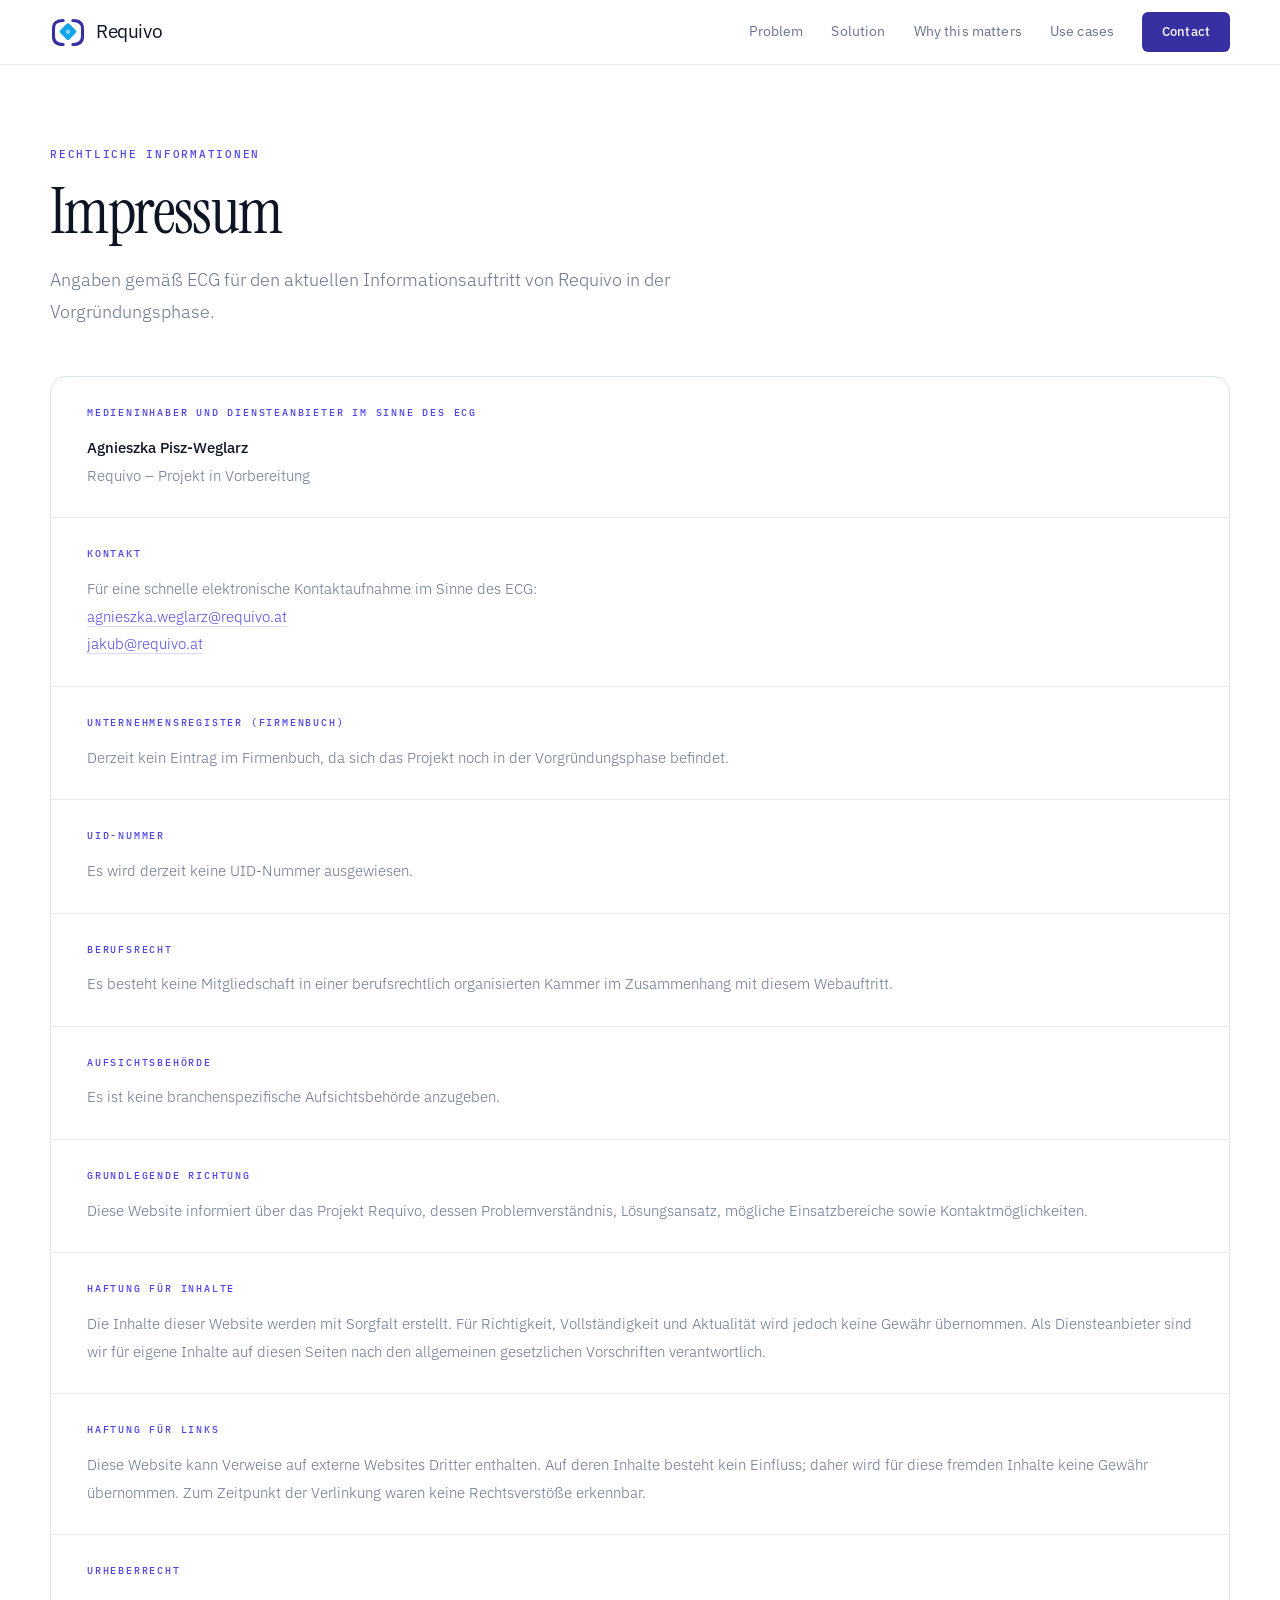
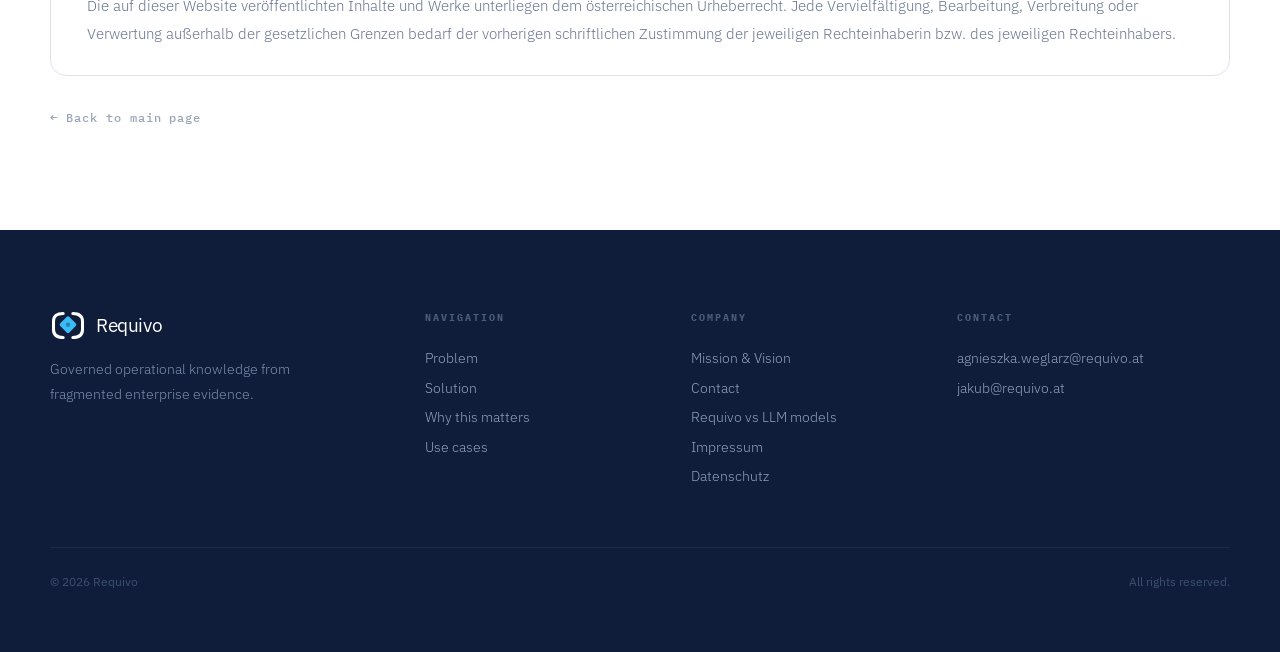
==== commit ceac0012: "Update website" ====
--- a/impressum.html
+++ b/impressum.html
@@ -412,6 +412,7 @@
         <h4>Company</h4>
         <a href="index.html#mission-vision">Mission &amp; Vision</a>
         <a href="index.html#contact">Contact</a>
+        <a href="requivo-vs-llm.html">Requivo vs LLM models</a>
         <a href="impressum.html">Impressum</a>
         <a href="privacy.html">Datenschutz</a>
       </div>
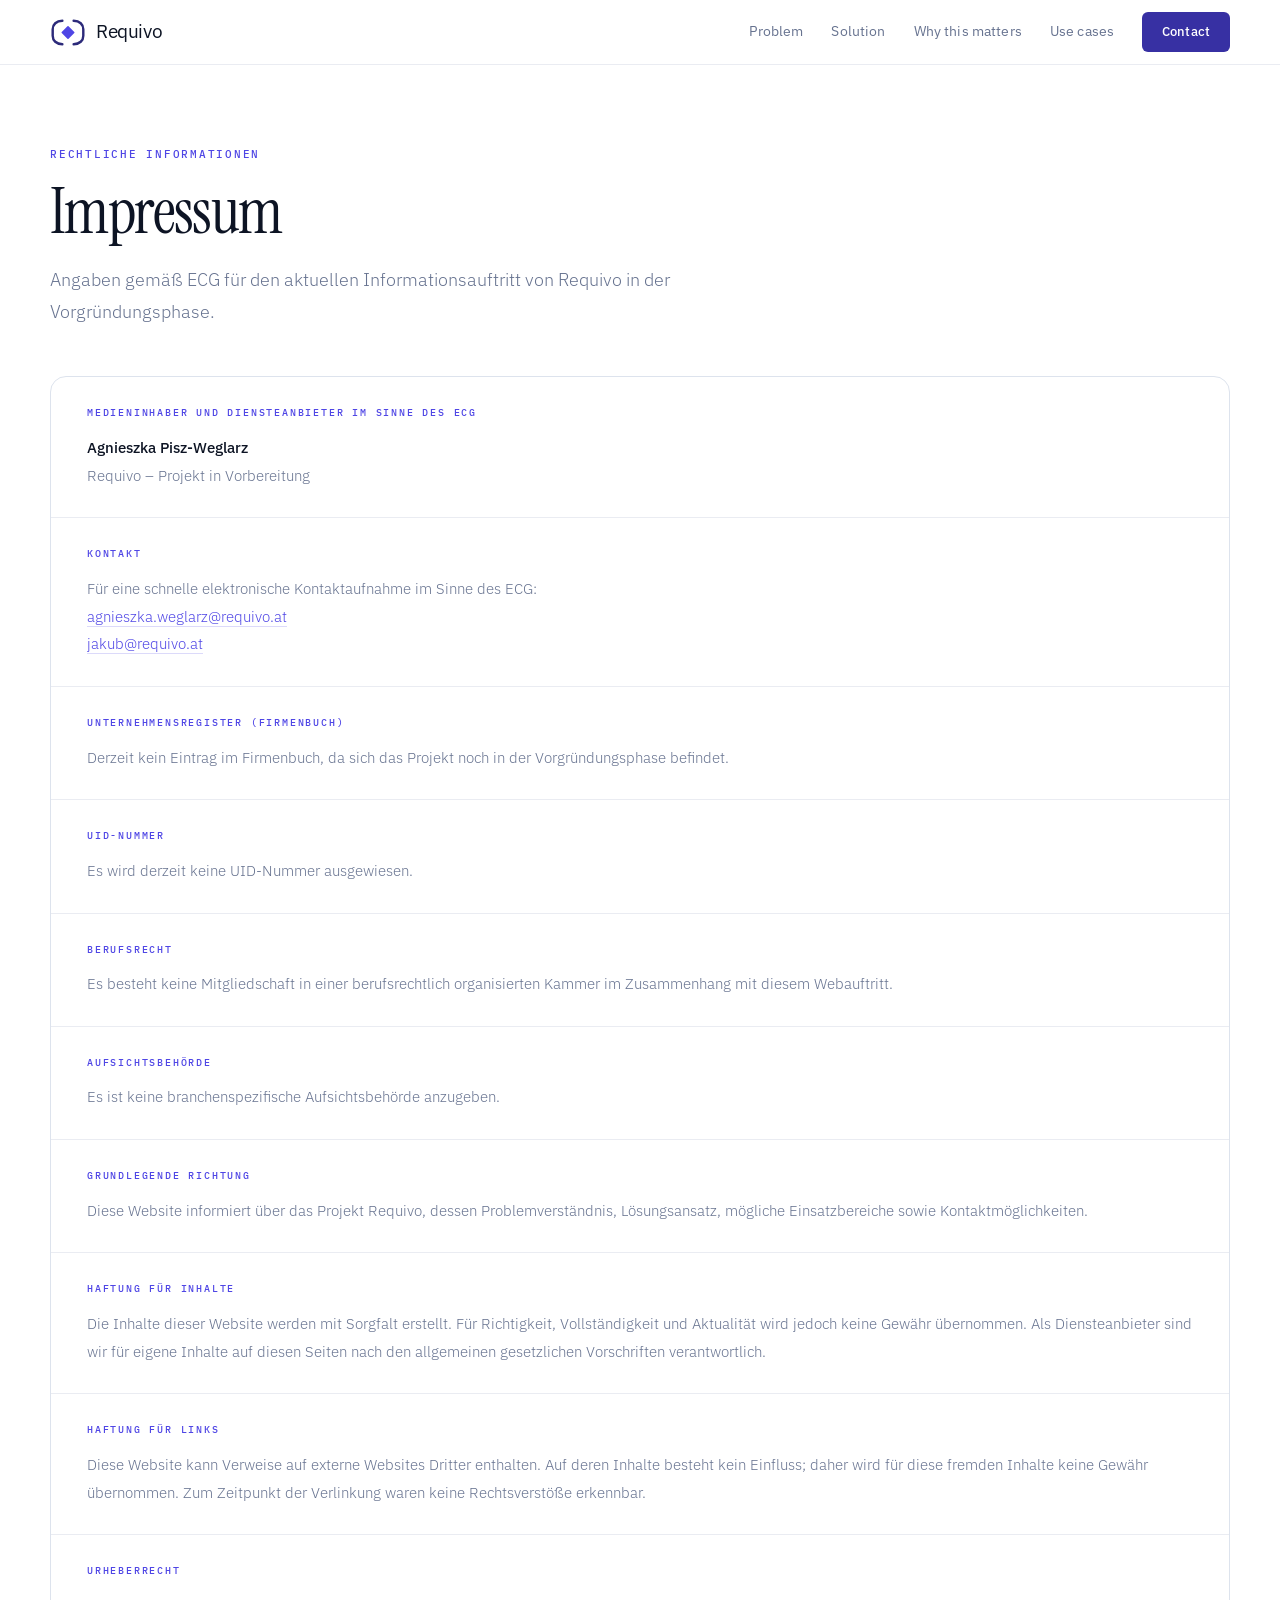
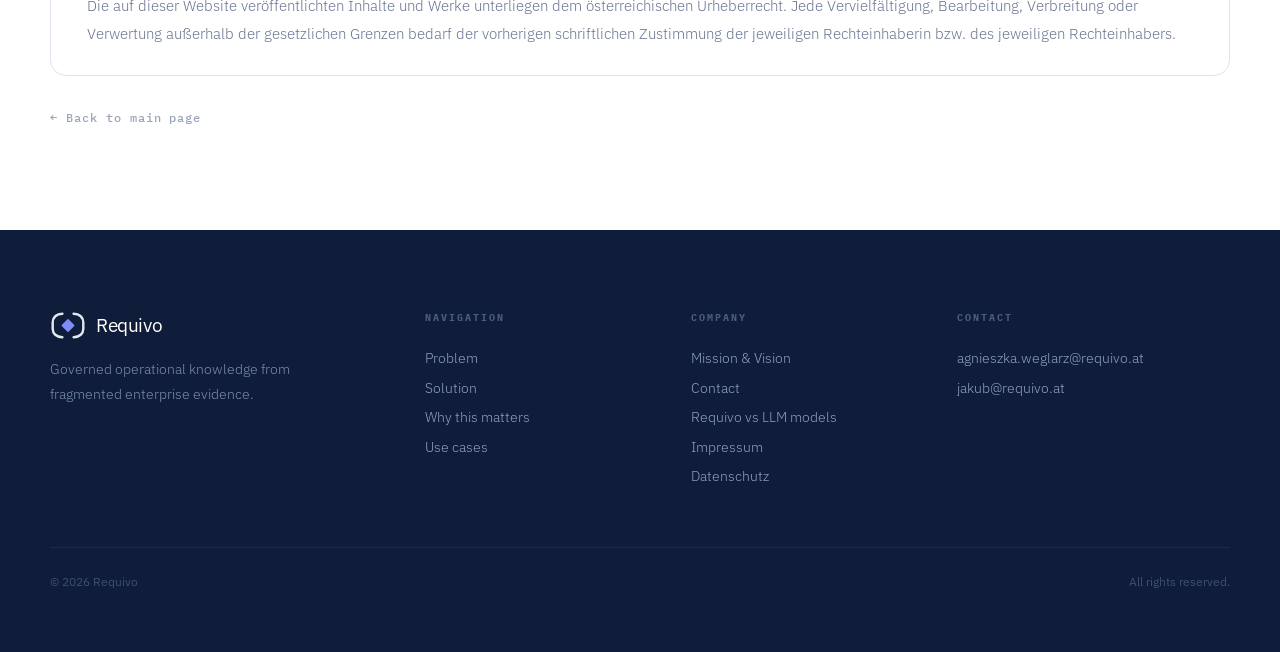
==== commit 1b8720ca: "Update website" ====
--- a/impressum.html
+++ b/impressum.html
@@ -300,10 +300,9 @@
   <div class="wrap nav-inner">
     <a href="index.html" class="logo" aria-label="Requivo home">
       <svg viewBox="0 0 44 36" width="36" height="29" fill="none" xmlns="http://www.w3.org/2000/svg" aria-hidden="true">
-        <path d="M 16 3 Q 4 3 4 13 L 4 23 Q 4 33 16 33" stroke="#3730a3" stroke-width="3.8" stroke-linecap="round" fill="none"/>
-        <path d="M 28 3 Q 40 3 40 13 L 40 23 Q 40 33 28 33" stroke="#3730a3" stroke-width="3.8" stroke-linecap="round" fill="none"/>
-        <rect x="14" y="9" width="16" height="16" rx="2.5" fill="#0ea5e9" transform="rotate(45 22 17)"/>
-        <circle cx="22" cy="17" r="2.8" fill="#ffffff" opacity=".5"/>
+        <path d="M15 3.5 C7.5 3.5,3 8,3 14 L3 22 C3 28,7.5 32.5,15 32.5" stroke="#2c2a7a" stroke-width="3" stroke-linecap="round" fill="none"/>
+        <path d="M29 3.5 C36.5 3.5,41 8,41 14 L41 22 C41 28,36.5 32.5,29 32.5" stroke="#2c2a7a" stroke-width="3" stroke-linecap="round" fill="none"/>
+        <rect x="16" y="12" width="12" height="12" rx="1" fill="#4f46e5" transform="rotate(45 22 18)"/>
       </svg>
       Requivo
     </a>
@@ -390,10 +389,9 @@
       <div class="footer-brand">
         <a href="index.html" class="footer-logo" aria-label="Requivo home">
           <svg viewBox="0 0 44 36" width="36" height="29" fill="none" xmlns="http://www.w3.org/2000/svg" aria-hidden="true">
-            <path d="M 16 3 Q 4 3 4 13 L 4 23 Q 4 33 16 33" stroke="#ffffff" stroke-width="3.8" stroke-linecap="round" fill="none"/>
-            <path d="M 28 3 Q 40 3 40 13 L 40 23 Q 40 33 28 33" stroke="#ffffff" stroke-width="3.8" stroke-linecap="round" fill="none"/>
-            <rect x="14" y="9" width="16" height="16" rx="2.5" fill="#38bdf8" transform="rotate(45 22 17)"/>
-            <circle cx="22" cy="17" r="2.8" fill="#0f1c3a" opacity=".35"/>
+            <path d="M15 3.5 C7.5 3.5,3 8,3 14 L3 22 C3 28,7.5 32.5,15 32.5" stroke="#e2e8f0" stroke-width="3" stroke-linecap="round" fill="none"/>
+            <path d="M29 3.5 C36.5 3.5,41 8,41 14 L41 22 C41 28,36.5 32.5,29 32.5" stroke="#e2e8f0" stroke-width="3" stroke-linecap="round" fill="none"/>
+            <rect x="16" y="12" width="12" height="12" rx="1" fill="#818cf8" transform="rotate(45 22 18)"/>
           </svg>
           Requivo
         </a>
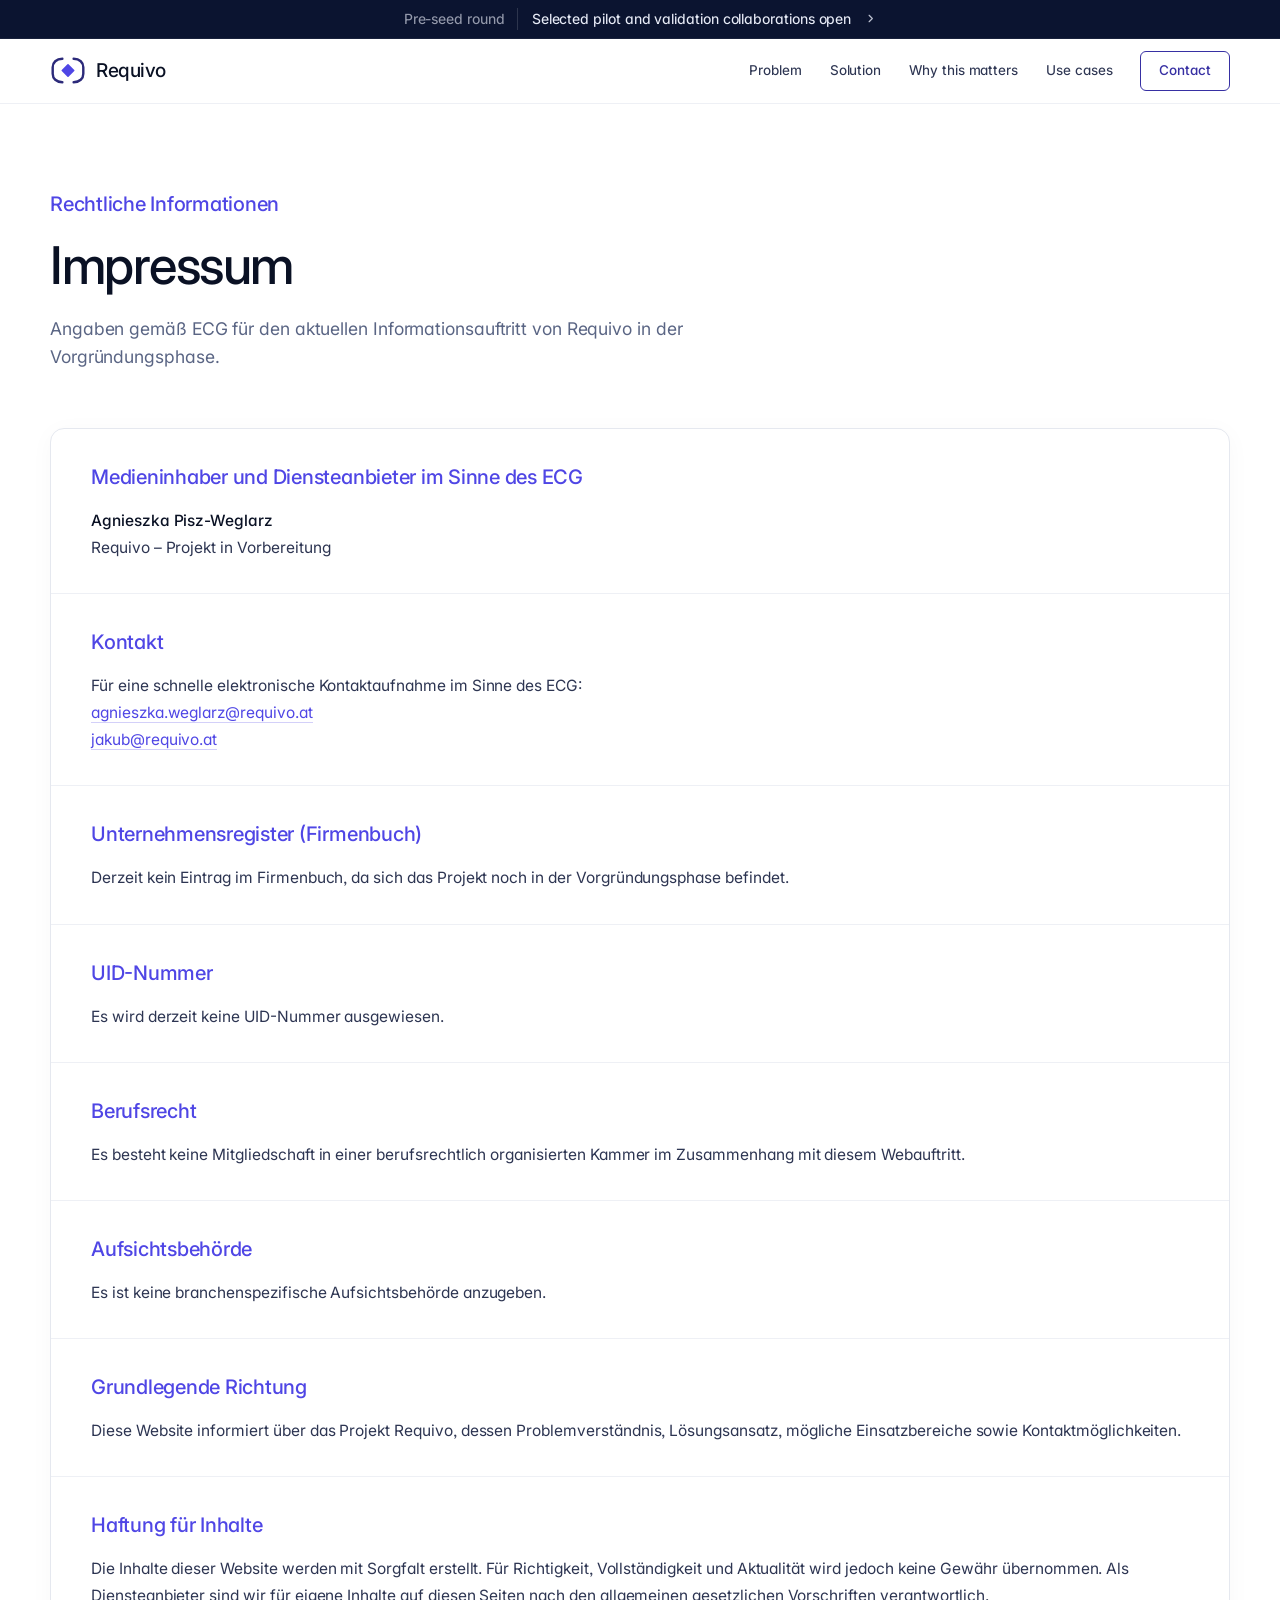
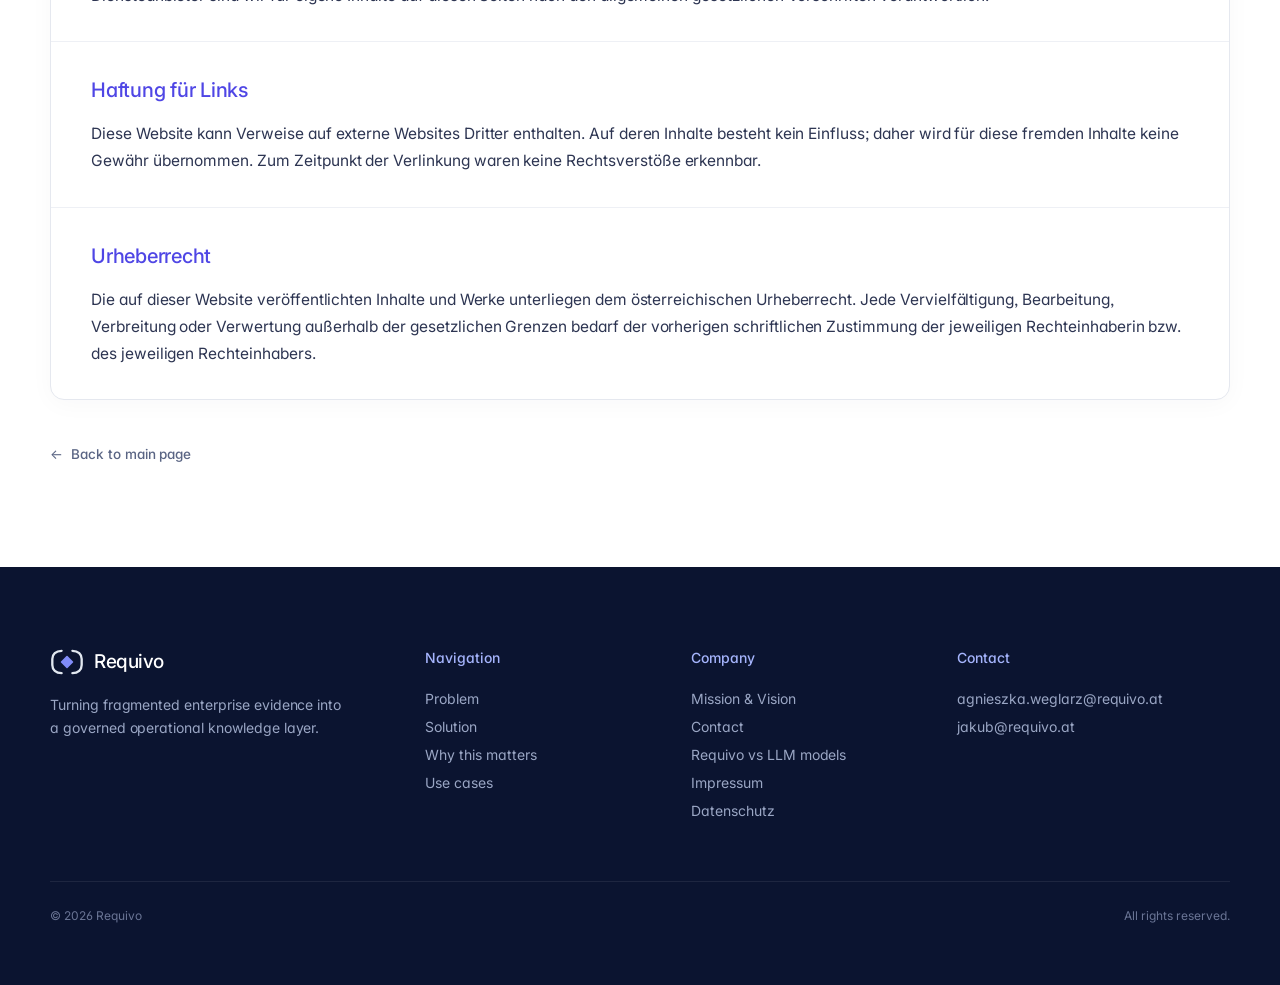
==== commit b6eacd8c: "Update styles and content in impressum.html" ====
--- a/impressum.html
+++ b/impressum.html
@@ -4,31 +4,64 @@
 <meta charset="UTF-8" />
 <meta name="viewport" content="width=device-width, initial-scale=1.0" />
 <title>Impressum — Requivo</title>
+<meta name="description" content="Angaben gemäß ECG für den aktuellen Informationsauftritt von Requivo in der Vorgründungsphase." />
 <link rel="icon" href="favicon.svg" />
 <link rel="preconnect" href="https://fonts.googleapis.com" />
 <link rel="preconnect" href="https://fonts.gstatic.com" crossorigin />
-<link href="https://fonts.googleapis.com/css2?family=Instrument+Serif:ital@0;1&family=IBM+Plex+Sans:ital,wght@0,300;0,400;0,500;0,600;1,300;1,400&family=IBM+Plex+Mono:wght@400;500&display=swap" rel="stylesheet" />
+<link href="https://fonts.googleapis.com/css2?family=Inter:wght@300;400;450;500;600&family=IBM+Plex+Mono:wght@400;500&display=swap" rel="stylesheet" />
+
+<script>document.documentElement.classList.add('js');</script>
 
 <style>
+/* =========================================================
+   DESIGN TOKENS — matches main index.html
+   ========================================================= */
 :root {
+  /* Color */
   --bg:          #ffffff;
-  --bg-off:      #f8f9fc;
-  --bg-deep:     #0f1c3a;
-  --line:        #dde3ed;
-  --line-soft:   #eaecf2;
-  --text:        #0d1424;
-  --text-mid:    #374259;
-  --text-soft:   #677390;
-  --text-dim:    #98a3b8;
+  --bg-off:      #f7f8fb;
+  --bg-panel:    #f2f4f8;
+  --bg-deep:     #0b1430;
+  --bg-deep-2:   #0e1839;
+  --line:        #e5e8ef;
+  --line-soft:   #eef0f5;
+  --line-strong: #d6dbe5;
+  --text:        #0a1124;
+  --text-mid:    #2d3552;
+  --text-soft:   #5a6584;
+  --text-dim:    #8a93ac;
+  --text-on-dark:        #e8ecf7;
+  --text-on-dark-soft:   #9aa6c4;
+  --text-on-dark-dim:    #6a7595;
   --indigo:      #3730a3;
   --indigo-mid:  #4f46e5;
   --indigo-soft: #eef2ff;
   --indigo-pale: #f5f6ff;
-  --font-serif:  'Instrument Serif', Georgia, serif;
-  --font-sans:   'IBM Plex Sans', system-ui, sans-serif;
-  --font-mono:   'IBM Plex Mono', monospace;
+  --indigo-on-dark: #a5b4fc;
+  --brand:       #4f46e5;
+
+  /* Type families */
+  --font-sans:   'Inter', system-ui, -apple-system, 'Segoe UI', sans-serif;
+  --font-mono:   'IBM Plex Mono', ui-monospace, 'SF Mono', monospace;
+
+  /* Type scale (golden-ratio derived) */
+  --fs-micro:    11px;
+  --fs-xs:       12px;
+  --fs-sm:       13.5px;
+  --fs-base:     15.5px;
+  --fs-lead:     17.5px;
+  --fs-label:    20px;
+  --fs-card:     20px;
+  --fs-h3:       26px;
+  --fs-h2:       clamp(28px, 3.2vw, 42px);
+  --fs-h1-page:  clamp(34px, 4.4vw, 52px);
+
+  /* Spacing / radius / motion */
   --max:         1180px;
-  --ease:        cubic-bezier(.16,1,.3,1);
+  --radius:      6px;
+  --radius-lg:   14px;
+  --radius-xl:   18px;
+  --ease:        cubic-bezier(.2,.7,.2,1);
 }
 
 *, *::before, *::after { box-sizing: border-box; margin: 0; padding: 0; }
@@ -36,17 +69,71 @@
 
 body {
   font-family: var(--font-sans);
+  font-size: var(--fs-base);
   background: var(--bg);
   color: var(--text);
-  line-height: 1.65;
+  line-height: 1.6;
+  font-weight: 400;
   -webkit-font-smoothing: antialiased;
+  -moz-osx-font-smoothing: grayscale;
   text-rendering: optimizeLegibility;
+  font-feature-settings: "ss01" 1, "ss03" 1, "cv11" 1, "kern" 1, "calt" 1;
+  overflow-x: hidden;
 }
 
 a { text-decoration: none; color: inherit; }
 .wrap { width: min(var(--max), calc(100% - 48px)); margin: 0 auto; }
 
-/* NAV */
+/* =========================================================
+   ANNOUNCEMENT BAR
+   ========================================================= */
+.announce {
+  background: var(--bg-deep);
+  color: var(--text-on-dark);
+  border-bottom: 1px solid rgba(255,255,255,.06);
+}
+.announce-inner {
+  display: flex;
+  align-items: center;
+  justify-content: center;
+  gap: 10px;
+  height: 38px;
+  font-family: var(--font-sans);
+  font-size: 14px;
+  font-weight: 450;
+  letter-spacing: -.005em;
+  color: #e8ecf7;
+}
+.announce-inner a {
+  display: inline-flex;
+  align-items: center;
+  gap: 10px;
+}
+.announce-tag {
+  font-family: var(--font-sans);
+  font-size: 14px;
+  font-weight: 450;
+  letter-spacing: -.005em;
+  text-transform: none;
+  color: rgba(232,236,247,.62);
+  padding-right: 12px;
+  border-right: 1px solid rgba(255,255,255,.14);
+  margin-right: 4px;
+}
+.announce-arrow {
+  display: inline-flex;
+  margin-left: 4px;
+  opacity: .8;
+  transition: transform .2s var(--ease), opacity .2s;
+}
+.announce a:hover .announce-arrow {
+  transform: translateX(2px);
+  opacity: 1;
+}
+
+/* =========================================================
+   NAV
+   ========================================================= */
 nav {
   position: sticky;
   top: 0;
@@ -56,8 +143,7 @@
   border-bottom: 1px solid var(--line-soft);
   transition: box-shadow .25s;
 }
-
-nav.raised { box-shadow: 0 1px 18px rgba(55,48,163,.07); }
+nav.raised { box-shadow: 0 1px 18px rgba(11,20,48,.06); }
 
 .nav-inner {
   display: flex;
@@ -73,9 +159,9 @@
   gap: 10px;
   font-family: var(--font-sans);
   font-size: 19px;
-  font-weight: 400;
+  font-weight: 500;
   color: var(--text);
-  letter-spacing: -.02em;
+  letter-spacing: -.022em;
 }
 
 .nav-links {
@@ -85,92 +171,101 @@
 }
 
 .nav-links a {
-  font-size: 14px;
-  font-weight: 400;
-  color: var(--text-soft);
-  letter-spacing: .01em;
+  font-family: var(--font-sans);
+  font-size: var(--fs-sm);
+  font-weight: 450;
+  color: var(--text-mid);
+  letter-spacing: -.005em;
   transition: color .18s;
 }
-
 .nav-links a:hover { color: var(--text); }
 
 .nav-cta {
+  background: transparent !important;
+  color: var(--indigo) !important;
+  border: 1px solid var(--indigo) !important;
+  padding: 8px 18px;
+  border-radius: var(--radius);
+  font-size: var(--fs-sm) !important;
+  font-weight: 500 !important;
+  transition: background .18s, color .18s !important;
+}
+.nav-cta:hover {
   background: var(--indigo) !important;
   color: #fff !important;
-  padding: 9px 20px;
-  border-radius: 6px;
-  font-size: 13px !important;
-  font-weight: 500 !important;
-  transition: background .18s, transform .18s !important;
-}
-
-.nav-cta:hover {
-  background: #312e81 !important;
-  transform: translateY(-1px) !important;
-}
-
-/* PAGE */
-.page { padding: 80px 0 100px; }
+}
+
+/* =========================================================
+   PAGE
+   ========================================================= */
+.page { padding: 84px 0 100px; }
 
 .page-label {
-  font-family: var(--font-mono);
-  font-size: 11px;
-  font-weight: 500;
-  letter-spacing: .16em;
-  text-transform: uppercase;
-  color: var(--indigo-mid);
-  margin-bottom: 16px;
+  font-family: var(--font-sans);
+  font-size: var(--fs-label);
+  font-weight: 500;
+  letter-spacing: -.012em;
+  color: var(--brand);
+  margin-bottom: 18px;
+  display: block;
 }
 
 .page h1 {
-  font-family: var(--font-serif);
-  font-size: clamp(38px, 5vw, 64px);
+  font-family: var(--font-sans);
+  font-size: var(--fs-h1-page);
+  font-weight: 500;
+  line-height: 1.06;
+  letter-spacing: -.028em;
+  color: var(--text);
+  margin-bottom: 22px;
+}
+
+.page-intro {
+  font-family: var(--font-sans);
+  font-size: var(--fs-lead);
+  line-height: 1.62;
   font-weight: 400;
-  line-height: 1.04;
-  letter-spacing: -.025em;
-  color: var(--text);
-  margin-bottom: 18px;
-}
-
-.page-intro {
-  font-size: 18px;
-  line-height: 1.8;
-  font-weight: 300;
+  letter-spacing: -.005em;
   color: var(--text-soft);
   max-width: 720px;
-  margin-bottom: 48px;
-}
-
-/* LEGAL CARD */
+  margin-bottom: 56px;
+}
+
+/* =========================================================
+   LEGAL CARD
+   ========================================================= */
 .legal-card {
   background: var(--bg);
   border: 1px solid var(--line);
-  border-radius: 16px;
+  border-radius: var(--radius-lg);
   overflow: hidden;
+  box-shadow: 0 4px 24px rgba(11,20,48,.03);
 }
 
 .legal-section {
-  padding: 28px 36px;
+  padding: 32px 40px;
   border-bottom: 1px solid var(--line-soft);
 }
 
 .legal-section:last-child { border-bottom: none; }
 
 .legal-section h2 {
-  font-family: var(--font-mono);
-  font-size: 10px;
-  font-weight: 500;
-  letter-spacing: .18em;
-  text-transform: uppercase;
-  color: var(--indigo-mid);
-  margin-bottom: 12px;
+  font-family: var(--font-sans);
+  font-size: var(--fs-label);
+  font-weight: 500;
+  letter-spacing: -.012em;
+  text-transform: none;
+  color: var(--brand);
+  margin-bottom: 14px;
 }
 
 .legal-section p {
-  font-size: 15px;
-  line-height: 1.85;
-  font-weight: 300;
-  color: var(--text-soft);
+  font-family: var(--font-sans);
+  font-size: var(--fs-base);
+  line-height: 1.75;
+  font-weight: 400;
+  letter-spacing: -.003em;
+  color: var(--text-mid);
   margin-bottom: 10px;
 }
 
@@ -182,34 +277,45 @@
 }
 
 .legal-section a {
-  color: var(--indigo-mid);
-  border-bottom: 1px solid rgba(79,70,229,.2);
+  color: var(--brand);
+  border-bottom: 1px solid rgba(79,70,229,.25);
   transition: color .18s, border-color .18s;
 }
-
 .legal-section a:hover {
   color: var(--indigo);
-  border-color: rgba(55,48,163,.4);
-}
-
-/* BACK LINK */
+  border-color: rgba(55,48,163,.5);
+}
+
+/* =========================================================
+   BACK LINK
+   ========================================================= */
 .back-link {
   display: inline-flex;
   align-items: center;
   gap: 8px;
-  margin-top: 32px;
-  font-family: var(--font-mono);
-  font-size: 12px;
-  font-weight: 500;
-  letter-spacing: .08em;
-  color: var(--text-dim);
-  transition: color .18s;
-}
-
-.back-link:hover { color: var(--indigo-mid); }
-.back-link::before { content: '←'; }
-
-/* FOOTER */
+  margin-top: 44px;
+  font-family: var(--font-sans);
+  font-size: var(--fs-sm);
+  font-weight: 500;
+  letter-spacing: -.003em;
+  color: var(--text-soft);
+  transition: color .18s, gap .2s var(--ease);
+}
+.back-link::before {
+  content: '←';
+  font-weight: 400;
+  transition: transform .2s var(--ease);
+}
+.back-link:hover {
+  color: var(--brand);
+}
+.back-link:hover::before {
+  transform: translateX(-3px);
+}
+
+/* =========================================================
+   FOOTER — matches main index.html
+   ========================================================= */
 footer {
   background: var(--bg-deep);
   padding: 80px 0 60px;
@@ -235,51 +341,58 @@
   gap: 10px;
   font-family: var(--font-sans);
   font-size: 19px;
+  font-weight: 500;
+  color: #fff;
+  letter-spacing: -.022em;
+}
+
+.footer-brand p {
+  font-family: var(--font-sans);
+  font-size: 14px;
+  line-height: 1.65;
   font-weight: 400;
-  color: #fff;
-  letter-spacing: -.02em;
-}
-
-.footer-brand p {
+  color: var(--text-on-dark-soft);
+  max-width: 300px;
+  letter-spacing: -.003em;
+}
+
+.footer-col h4 {
+  font-family: var(--font-sans);
   font-size: 14px;
-  line-height: 1.8;
-  font-weight: 300;
-  color: #7b8fad;
-  max-width: 280px;
-}
-
-.footer-col h4 {
-  font-family: var(--font-mono);
-  font-size: 10px;
-  letter-spacing: .2em;
-  text-transform: uppercase;
-  color: #4a5e7a;
-  margin-bottom: 18px;
+  letter-spacing: -.005em;
+  text-transform: none;
+  font-weight: 500;
+  color: var(--indigo-on-dark);
+  margin-bottom: 16px;
 }
 
 .footer-col a,
 .footer-col p {
   display: block;
+  font-family: var(--font-sans);
   font-size: 14px;
-  line-height: 2.1;
-  font-weight: 300;
-  color: #8fa3be;
+  line-height: 2;
+  font-weight: 400;
+  color: var(--text-on-dark-soft);
+  letter-spacing: -.003em;
   transition: color .18s;
 }
-
 .footer-col a:hover { color: #fff; }
 
 .footer-bottom {
   padding-top: 24px;
-  border-top: 1px solid rgba(255,255,255,.06);
+  border-top: 1px solid rgba(255,255,255,.08);
+  font-family: var(--font-sans);
   font-size: 12px;
-  color: #3d5070;
+  color: var(--text-on-dark-dim);
   display: flex;
   justify-content: space-between;
   align-items: center;
 }
 
-/* RESPONSIVE */
+/* =========================================================
+   RESPONSIVE
+   ========================================================= */
 @media (max-width: 1040px) {
   .footer-grid { grid-template-columns: 1fr 1fr; }
 }
@@ -287,14 +400,34 @@
 @media (max-width: 768px) {
   .wrap { width: calc(100% - 32px); }
   .nav-links { display: none; }
+
+  .announce-inner { font-size: 13px; height: 36px; }
+  .announce-tag { padding-right: 8px; margin-right: 4px; }
+
   .page { padding: 56px 0 80px; }
-  .legal-section { padding: 24px 20px; }
+  .legal-section { padding: 26px 24px; }
+  .legal-section h2 { font-size: 18px; }
   .footer-grid { grid-template-columns: 1fr; }
   .footer-bottom { flex-direction: column; gap: 8px; }
 }
 </style>
 </head>
 <body>
+
+<!-- Announcement bar -->
+<div class="announce">
+  <div class="wrap announce-inner">
+    <a href="index.html#contact" aria-label="Pre-seed round">
+      <span class="announce-tag">Pre-seed round</span>
+      <span>Selected pilot and validation collaborations open</span>
+      <span class="announce-arrow" aria-hidden="true">
+        <svg width="11" height="11" viewBox="0 0 12 12" fill="none" xmlns="http://www.w3.org/2000/svg">
+          <path d="M4.5 2.5l3.5 3.5-3.5 3.5" stroke="currentColor" stroke-width="1.3" stroke-linecap="round" stroke-linejoin="round"/>
+        </svg>
+      </span>
+    </a>
+  </div>
+</div>
 
 <nav id="nav">
   <div class="wrap nav-inner">
@@ -388,14 +521,14 @@
     <div class="footer-grid">
       <div class="footer-brand">
         <a href="index.html" class="footer-logo" aria-label="Requivo home">
-          <svg viewBox="0 0 44 36" width="36" height="29" fill="none" xmlns="http://www.w3.org/2000/svg" aria-hidden="true">
+          <svg viewBox="0 0 44 36" width="34" height="28" fill="none" xmlns="http://www.w3.org/2000/svg" aria-hidden="true">
             <path d="M15 3.5 C7.5 3.5,3 8,3 14 L3 22 C3 28,7.5 32.5,15 32.5" stroke="#e2e8f0" stroke-width="3" stroke-linecap="round" fill="none"/>
             <path d="M29 3.5 C36.5 3.5,41 8,41 14 L41 22 C41 28,36.5 32.5,29 32.5" stroke="#e2e8f0" stroke-width="3" stroke-linecap="round" fill="none"/>
             <rect x="16" y="12" width="12" height="12" rx="1" fill="#818cf8" transform="rotate(45 22 18)"/>
           </svg>
           Requivo
         </a>
-        <p>Governed operational knowledge from fragmented enterprise evidence.</p>
+        <p>Turning fragmented enterprise evidence into a governed operational knowledge layer.</p>
       </div>
 
       <div class="footer-col">
@@ -408,7 +541,7 @@
 
       <div class="footer-col">
         <h4>Company</h4>
-        <a href="index.html#mission-vision">Mission &amp; Vision</a>
+        <a href="mission-vision.html">Mission &amp; Vision</a>
         <a href="index.html#contact">Contact</a>
         <a href="requivo-vs-llm.html">Requivo vs LLM models</a>
         <a href="impressum.html">Impressum</a>
@@ -442,7 +575,7 @@
   }
 
   updateNav();
-  window.addEventListener('scroll', updateNav);
+  window.addEventListener('scroll', updateNav, { passive: true });
 });
 </script>
 
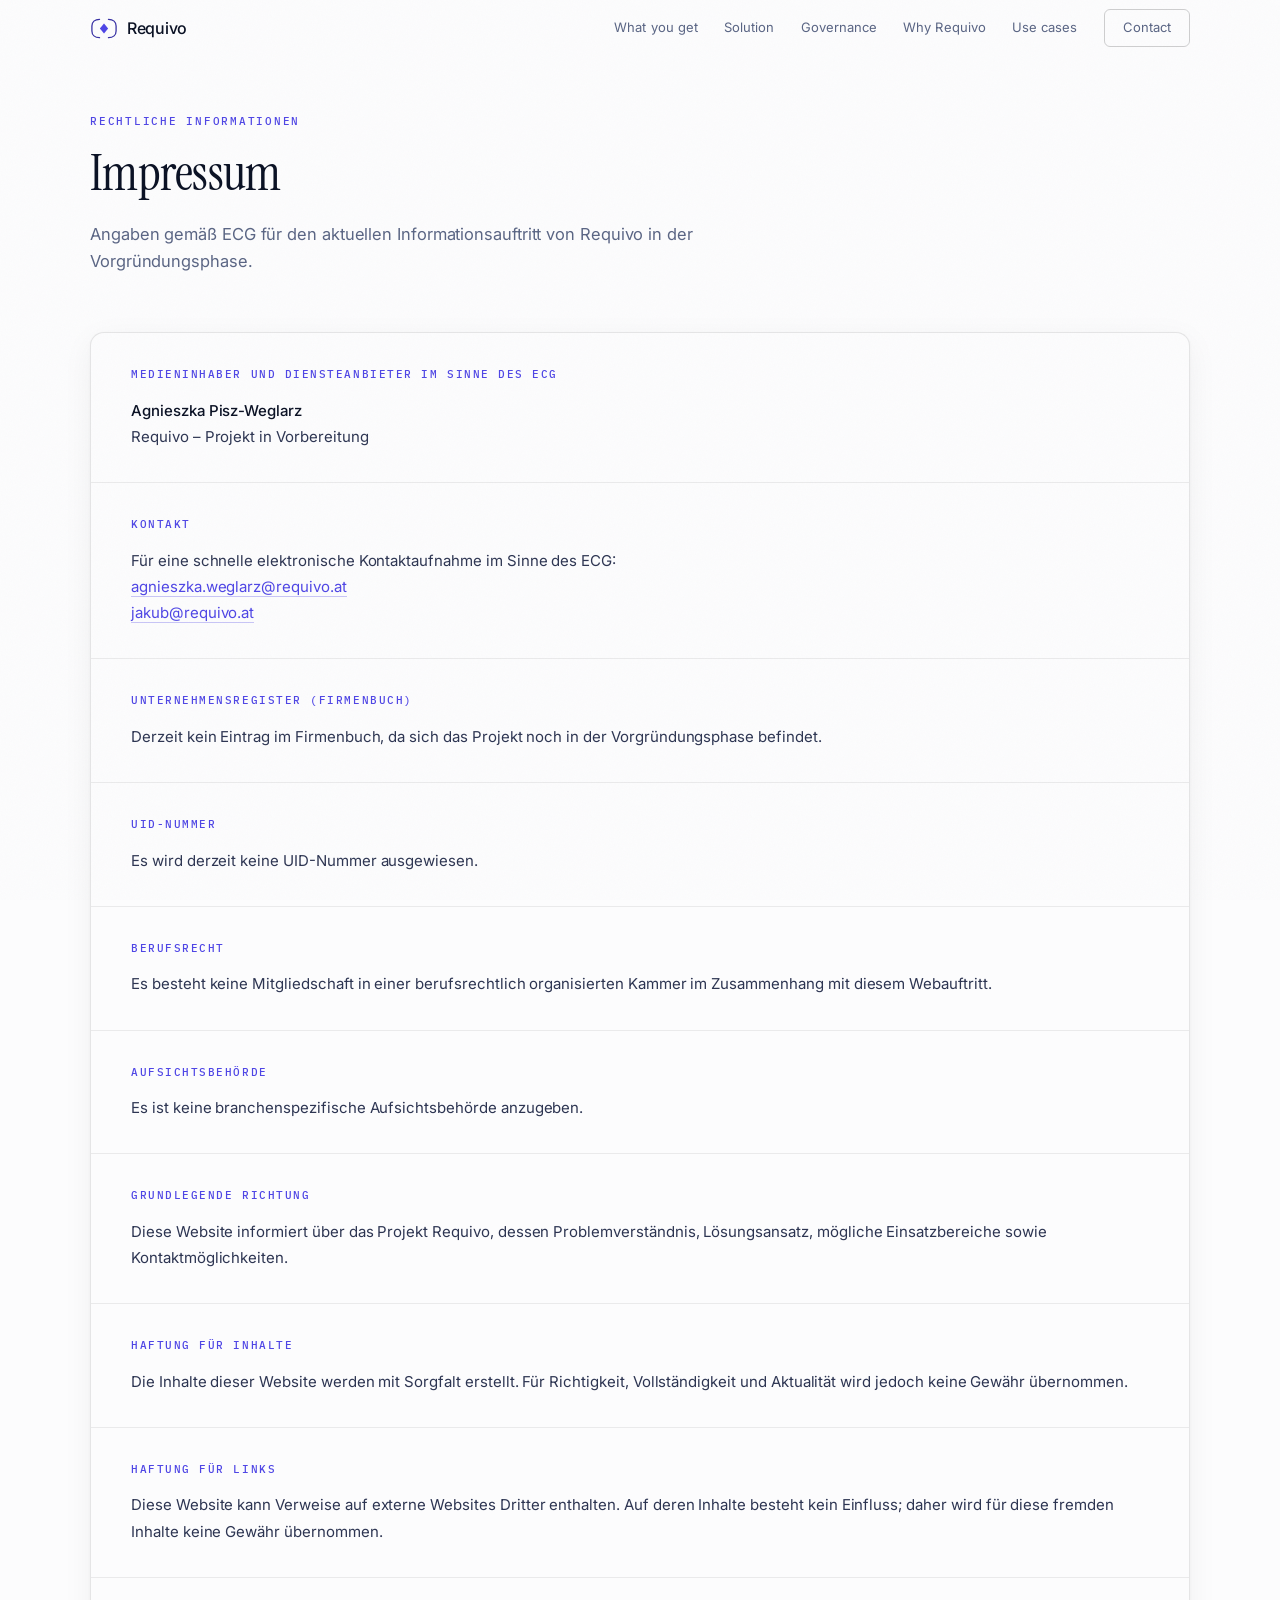
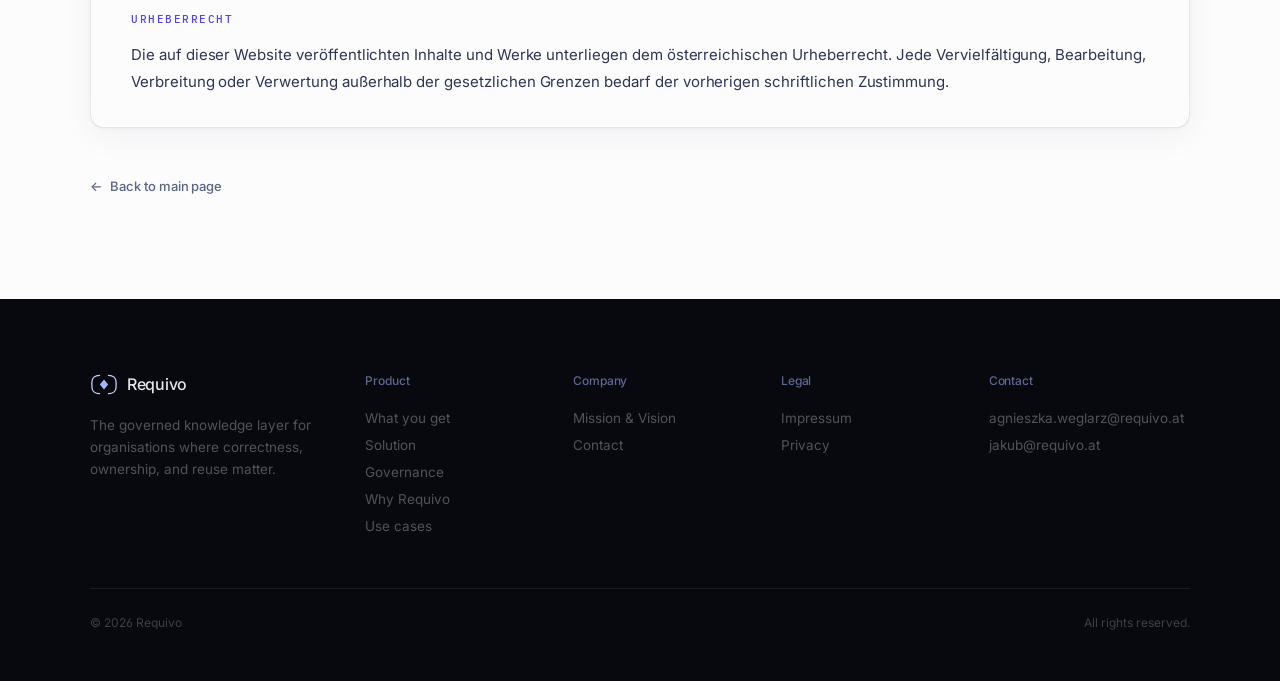
==== commit 83161916: "Refactor impressum.html for styling and structure Updated styling and structure of the impressum pag" ====
--- a/impressum.html
+++ b/impressum.html
@@ -5,445 +5,182 @@
 <meta name="viewport" content="width=device-width, initial-scale=1.0" />
 <title>Impressum — Requivo</title>
 <meta name="description" content="Angaben gemäß ECG für den aktuellen Informationsauftritt von Requivo in der Vorgründungsphase." />
+<meta name="theme-color" content="#fcfcfd" />
 <link rel="icon" href="favicon.svg" />
 <link rel="preconnect" href="https://fonts.googleapis.com" />
 <link rel="preconnect" href="https://fonts.gstatic.com" crossorigin />
-<link href="https://fonts.googleapis.com/css2?family=Inter:wght@300;400;450;500;600&family=IBM+Plex+Mono:wght@400;500&display=swap" rel="stylesheet" />
-
+<link href="https://fonts.googleapis.com/css2?family=Inter:wght@300;400;450;500;600&family=IBM+Plex+Mono:wght@400;500&family=Instrument+Serif:ital@0;1&display=swap" rel="stylesheet" />
 <script>document.documentElement.classList.add('js');</script>
-
 <style>
-/* =========================================================
-   DESIGN TOKENS — matches main index.html
-   ========================================================= */
 :root {
-  /* Color */
-  --bg:          #ffffff;
-  --bg-off:      #f7f8fb;
-  --bg-panel:    #f2f4f8;
-  --bg-deep:     #0b1430;
-  --bg-deep-2:   #0e1839;
-  --line:        #e5e8ef;
-  --line-soft:   #eef0f5;
-  --line-strong: #d6dbe5;
-  --text:        #0a1124;
-  --text-mid:    #2d3552;
-  --text-soft:   #5a6584;
-  --text-dim:    #8a93ac;
-  --text-on-dark:        #e8ecf7;
-  --text-on-dark-soft:   #9aa6c4;
-  --text-on-dark-dim:    #6a7595;
-  --indigo:      #3730a3;
-  --indigo-mid:  #4f46e5;
-  --indigo-soft: #eef2ff;
-  --indigo-pale: #f5f6ff;
-  --indigo-on-dark: #a5b4fc;
-  --brand:       #4f46e5;
-
-  /* Type families */
-  --font-sans:   'Inter', system-ui, -apple-system, 'Segoe UI', sans-serif;
-  --font-mono:   'IBM Plex Mono', ui-monospace, 'SF Mono', monospace;
-
-  /* Type scale (golden-ratio derived) */
-  --fs-micro:    11px;
-  --fs-xs:       12px;
-  --fs-sm:       13.5px;
-  --fs-base:     15.5px;
-  --fs-lead:     17.5px;
-  --fs-label:    20px;
-  --fs-card:     20px;
-  --fs-h3:       26px;
-  --fs-h2:       clamp(28px, 3.2vw, 42px);
-  --fs-h1-page:  clamp(34px, 4.4vw, 52px);
-
-  /* Spacing / radius / motion */
-  --max:         1180px;
-  --radius:      6px;
-  --radius-lg:   14px;
-  --radius-xl:   18px;
-  --ease:        cubic-bezier(.2,.7,.2,1);
-}
-
+  --dark:       #07090f;
+  --light:      #fcfcfd;
+  --off:        #f3f4f8;
+  --text:       #0a1124;
+  --text-mid:   #2d3552;
+  --text-soft:  #5a6584;
+  --text-dim:   #8a93ac;
+  --indigo:     #3730a3;
+  --brand:      #4f46e5;
+  --line:       rgba(0,0,0,.07);
+  --line-dk:    rgba(255,255,255,.08);
+  --serif:      'Instrument Serif', Georgia, serif;
+  --sans:       'Inter', system-ui, -apple-system, sans-serif;
+  --mono:       'IBM Plex Mono', ui-monospace, monospace;
+  --ease:       cubic-bezier(.2,.7,.2,1);
+  --max:        1100px;
+}
 *, *::before, *::after { box-sizing: border-box; margin: 0; padding: 0; }
 html { scroll-behavior: smooth; }
-
 body {
-  font-family: var(--font-sans);
-  font-size: var(--fs-base);
-  background: var(--bg);
-  color: var(--text);
-  line-height: 1.6;
-  font-weight: 400;
+  font-family: var(--sans); font-size: 15.5px;
+  background: var(--light); color: var(--text);
+  line-height: 1.68; font-weight: 400;
   -webkit-font-smoothing: antialiased;
-  -moz-osx-font-smoothing: grayscale;
   text-rendering: optimizeLegibility;
-  font-feature-settings: "ss01" 1, "ss03" 1, "cv11" 1, "kern" 1, "calt" 1;
+  font-feature-settings: "ss01" 1, "kern" 1, "calt" 1;
   overflow-x: hidden;
 }
-
+body::after {
+  content: ''; position: fixed; inset: 0; z-index: 290;
+  pointer-events: none; opacity: .026;
+  background-image: url("data:image/svg+xml,%3Csvg xmlns='http://www.w3.org/2000/svg' width='160' height='160'%3E%3Cfilter id='n'%3E%3CfeTurbulence type='fractalNoise' baseFrequency='0.78' numOctaves='2' stitchTiles='stitch'/%3E%3C/filter%3E%3Crect width='100%25' height='100%25' filter='url(%23n)'/%3E%3C/svg%3E");
+  background-size: 160px 160px;
+}
 a { text-decoration: none; color: inherit; }
+::selection { background: #c7d2fe; color: #1a1147; }
+:focus-visible { outline: 2px solid var(--brand); outline-offset: 3px; border-radius: 3px; }
 .wrap { width: min(var(--max), calc(100% - 48px)); margin: 0 auto; }
 
-/* =========================================================
-   ANNOUNCEMENT BAR
-   ========================================================= */
-.announce {
-  background: var(--bg-deep);
-  color: var(--text-on-dark);
-  border-bottom: 1px solid rgba(255,255,255,.06);
-}
-.announce-inner {
-  display: flex;
-  align-items: center;
-  justify-content: center;
-  gap: 10px;
-  height: 38px;
-  font-family: var(--font-sans);
-  font-size: 14px;
-  font-weight: 450;
-  letter-spacing: -.005em;
-  color: #e8ecf7;
-}
-.announce-inner a {
-  display: inline-flex;
-  align-items: center;
-  gap: 10px;
-}
-.announce-tag {
-  font-family: var(--font-sans);
-  font-size: 14px;
-  font-weight: 450;
-  letter-spacing: -.005em;
-  text-transform: none;
-  color: rgba(232,236,247,.62);
-  padding-right: 12px;
-  border-right: 1px solid rgba(255,255,255,.14);
-  margin-right: 4px;
-}
-.announce-arrow {
-  display: inline-flex;
-  margin-left: 4px;
-  opacity: .8;
-  transition: transform .2s var(--ease), opacity .2s;
-}
-.announce a:hover .announce-arrow {
-  transform: translateX(2px);
-  opacity: 1;
-}
-
-/* =========================================================
-   NAV
-   ========================================================= */
-nav {
-  position: sticky;
-  top: 0;
-  z-index: 100;
-  background: rgba(255,255,255,.92);
-  backdrop-filter: blur(14px);
-  border-bottom: 1px solid var(--line-soft);
-  transition: box-shadow .25s;
-}
-nav.raised { box-shadow: 0 1px 18px rgba(11,20,48,.06); }
-
-.nav-inner {
-  display: flex;
-  align-items: center;
-  justify-content: space-between;
-  height: 64px;
-  gap: 32px;
-}
-
+/* NAV */
+#nav {
+  position: fixed; top: 0; left: 0; right: 0;
+  z-index: 300; height: 56px;
+  border-bottom: 0.5px solid transparent;
+  transition: background .35s ease, border-color .35s ease, backdrop-filter .35s ease;
+}
+#nav.scrolled {
+  backdrop-filter: blur(20px) saturate(160%);
+  -webkit-backdrop-filter: blur(20px) saturate(160%);
+  background: rgba(252,252,253,.94);
+  border-bottom-color: rgba(0,0,0,.07);
+}
+.nav-inner { display: flex; align-items: center; justify-content: space-between; height: 56px; gap: 24px; }
 .logo {
-  display: flex;
-  align-items: center;
-  gap: 10px;
-  font-family: var(--font-sans);
-  font-size: 19px;
-  font-weight: 500;
-  color: var(--text);
-  letter-spacing: -.022em;
-}
-
-.nav-links {
-  display: flex;
-  align-items: center;
-  gap: 28px;
-}
-
+  display: flex; align-items: center; gap: 9px;
+  font-size: 16px; font-weight: 500; letter-spacing: -.018em;
+  color: var(--text); flex-shrink: 0; transition: opacity .18s ease;
+}
+.logo:hover { opacity: .72; }
+.nav-links { display: flex; align-items: center; gap: 26px; }
 .nav-links a {
-  font-family: var(--font-sans);
-  font-size: var(--fs-sm);
-  font-weight: 450;
-  color: var(--text-mid);
-  letter-spacing: -.005em;
-  transition: color .18s;
+  font-size: 13px; font-weight: 400; letter-spacing: .005em;
+  color: var(--text-soft); transition: color .18s ease;
 }
 .nav-links a:hover { color: var(--text); }
-
 .nav-cta {
-  background: transparent !important;
-  color: var(--indigo) !important;
-  border: 1px solid var(--indigo) !important;
-  padding: 8px 18px;
-  border-radius: var(--radius);
-  font-size: var(--fs-sm) !important;
-  font-weight: 500 !important;
-  transition: background .18s, color .18s !important;
-}
-.nav-cta:hover {
-  background: var(--indigo) !important;
-  color: #fff !important;
-}
-
-/* =========================================================
-   PAGE
-   ========================================================= */
-.page { padding: 84px 0 100px; }
-
-.page-label {
-  font-family: var(--font-sans);
-  font-size: var(--fs-label);
-  font-weight: 500;
-  letter-spacing: -.012em;
-  color: var(--brand);
-  margin-bottom: 18px;
-  display: block;
-}
-
-.page h1 {
-  font-family: var(--font-sans);
-  font-size: var(--fs-h1-page);
-  font-weight: 500;
-  line-height: 1.06;
-  letter-spacing: -.028em;
-  color: var(--text);
-  margin-bottom: 22px;
-}
-
+  font-size: 13px; font-weight: 500; padding: 7px 18px;
+  border-radius: 6px; border: 1px solid rgba(0,0,0,.18);
+  color: var(--text); transition: background .18s ease, color .18s ease, border-color .18s ease;
+}
+.nav-cta:hover { background: var(--text); color: #fff; border-color: var(--text); }
+
+/* PAGE */
+.page { padding: 112px 0 100px; }
+.page-eyebrow {
+  font-family: var(--mono); font-size: 11px; font-weight: 500;
+  letter-spacing: .16em; text-transform: uppercase;
+  color: var(--brand); display: block; margin-bottom: 16px;
+}
+.page-title {
+  font-family: var(--serif);
+  font-size: clamp(34px, 4vw, 54px);
+  font-weight: 400; line-height: 1.06; letter-spacing: -.014em;
+  color: var(--text); margin-bottom: 20px; text-wrap: balance;
+}
 .page-intro {
-  font-family: var(--font-sans);
-  font-size: var(--fs-lead);
-  line-height: 1.62;
-  font-weight: 400;
-  letter-spacing: -.005em;
-  color: var(--text-soft);
-  max-width: 720px;
-  margin-bottom: 56px;
-}
-
-/* =========================================================
-   LEGAL CARD
-   ========================================================= */
+  font-size: 16.5px; line-height: 1.68; color: var(--text-soft);
+  max-width: 680px; margin-bottom: 56px; letter-spacing: -.005em;
+}
+
+/* LEGAL CARD */
 .legal-card {
-  background: var(--bg);
-  border: 1px solid var(--line);
-  border-radius: var(--radius-lg);
-  overflow: hidden;
-  box-shadow: 0 4px 24px rgba(11,20,48,.03);
-}
-
+  background: var(--light);
+  border: 0.5px solid rgba(0,0,0,.09);
+  border-radius: 14px; overflow: hidden;
+  box-shadow: 0 1px 3px rgba(10,17,36,.04), 0 8px 32px rgba(10,17,36,.05);
+}
 .legal-section {
   padding: 32px 40px;
-  border-bottom: 1px solid var(--line-soft);
-}
-
+  border-bottom: 0.5px solid var(--line);
+}
 .legal-section:last-child { border-bottom: none; }
-
 .legal-section h2 {
-  font-family: var(--font-sans);
-  font-size: var(--fs-label);
-  font-weight: 500;
-  letter-spacing: -.012em;
-  text-transform: none;
-  color: var(--brand);
+  font-family: var(--mono);
+  font-size: 11px; font-weight: 500; letter-spacing: .14em;
+  text-transform: uppercase; color: var(--brand);
   margin-bottom: 14px;
 }
-
 .legal-section p {
-  font-family: var(--font-sans);
-  font-size: var(--fs-base);
-  line-height: 1.75;
-  font-weight: 400;
-  letter-spacing: -.003em;
-  color: var(--text-mid);
-  margin-bottom: 10px;
-}
-
+  font-size: 15px; line-height: 1.75; color: var(--text-mid);
+  letter-spacing: -.003em; margin-bottom: 10px;
+}
 .legal-section p:last-child { margin-bottom: 0; }
-
-.legal-section strong {
-  font-weight: 500;
-  color: var(--text);
-}
-
-.legal-section a {
-  color: var(--brand);
-  border-bottom: 1px solid rgba(79,70,229,.25);
-  transition: color .18s, border-color .18s;
-}
-.legal-section a:hover {
-  color: var(--indigo);
-  border-color: rgba(55,48,163,.5);
-}
-
-/* =========================================================
-   BACK LINK
-   ========================================================= */
+.legal-section strong { font-weight: 500; color: var(--text); }
+.legal-section a { color: var(--brand); border-bottom: 0.5px solid rgba(79,70,229,.30); transition: color .18s, border-color .18s; }
+.legal-section a:hover { color: var(--indigo); border-color: rgba(55,48,163,.55); }
+
 .back-link {
-  display: inline-flex;
-  align-items: center;
-  gap: 8px;
-  margin-top: 44px;
-  font-family: var(--font-sans);
-  font-size: var(--fs-sm);
-  font-weight: 500;
-  letter-spacing: -.003em;
-  color: var(--text-soft);
-  transition: color .18s, gap .2s var(--ease);
-}
-.back-link::before {
-  content: '←';
-  font-weight: 400;
-  transition: transform .2s var(--ease);
-}
-.back-link:hover {
-  color: var(--brand);
-}
-.back-link:hover::before {
-  transform: translateX(-3px);
-}
-
-/* =========================================================
-   FOOTER — matches main index.html
-   ========================================================= */
-footer {
-  background: var(--bg-deep);
-  padding: 80px 0 60px;
-}
-
-.footer-grid {
-  display: grid;
-  grid-template-columns: 1.2fr .8fr .8fr 1fr;
-  gap: 48px;
-  margin-bottom: 56px;
-  align-items: start;
-}
-
-.footer-brand {
-  display: flex;
-  flex-direction: column;
-  gap: 16px;
-}
-
-.footer-logo {
-  display: flex;
-  align-items: center;
-  gap: 10px;
-  font-family: var(--font-sans);
-  font-size: 19px;
-  font-weight: 500;
-  color: #fff;
-  letter-spacing: -.022em;
-}
-
-.footer-brand p {
-  font-family: var(--font-sans);
-  font-size: 14px;
-  line-height: 1.65;
-  font-weight: 400;
-  color: var(--text-on-dark-soft);
-  max-width: 300px;
-  letter-spacing: -.003em;
-}
-
-.footer-col h4 {
-  font-family: var(--font-sans);
-  font-size: 14px;
-  letter-spacing: -.005em;
-  text-transform: none;
-  font-weight: 500;
-  color: var(--indigo-on-dark);
-  margin-bottom: 16px;
-}
-
-.footer-col a,
-.footer-col p {
-  display: block;
-  font-family: var(--font-sans);
-  font-size: 14px;
-  line-height: 2;
-  font-weight: 400;
-  color: var(--text-on-dark-soft);
-  letter-spacing: -.003em;
-  transition: color .18s;
-}
-.footer-col a:hover { color: #fff; }
-
-.footer-bottom {
-  padding-top: 24px;
-  border-top: 1px solid rgba(255,255,255,.08);
-  font-family: var(--font-sans);
-  font-size: 12px;
-  color: var(--text-on-dark-dim);
-  display: flex;
-  justify-content: space-between;
-  align-items: center;
-}
-
-/* =========================================================
-   RESPONSIVE
-   ========================================================= */
-@media (max-width: 1040px) {
-  .footer-grid { grid-template-columns: 1fr 1fr; }
-}
-
+  display: inline-flex; align-items: center; gap: 8px;
+  margin-top: 48px; font-size: 13px; font-weight: 500;
+  letter-spacing: -.003em; color: var(--text-soft);
+  transition: color .18s ease;
+}
+.back-link::before { content: '←'; transition: transform .2s var(--ease); }
+.back-link:hover { color: var(--brand); }
+.back-link:hover::before { transform: translateX(-3px); }
+
+/* FOOTER */
+footer { background: var(--dark); padding: 72px 0 48px; position: relative; }
+.footer-grid { display: grid; grid-template-columns: 1.4fr 1fr 1fr 1fr 1.2fr; gap: 40px; margin-bottom: 48px; }
+.footer-brand { display: flex; flex-direction: column; gap: 16px; }
+.footer-logo { display: flex; align-items: center; gap: 9px; font-size: 16px; font-weight: 500; color: rgba(255,255,255,.90); letter-spacing: -.018em; }
+.footer-logo:hover { opacity: .72; }
+.footer-brand p { font-size: 13.5px; line-height: 1.65; color: rgba(255,255,255,.30); max-width: 280px; }
+.footer-col h4 { font-size: 12px; font-weight: 500; letter-spacing: -.005em; color: rgba(165,180,252,.55); margin-bottom: 14px; }
+.footer-col a, .footer-col p { display: block; font-size: 13.5px; line-height: 2.0; color: rgba(255,255,255,.30); transition: color .18s ease; }
+.footer-col a:hover { color: rgba(255,255,255,.88); }
+.footer-bottom { padding-top: 24px; border-top: 0.5px solid rgba(255,255,255,.08); display: flex; justify-content: space-between; font-size: 12px; color: rgba(255,255,255,.22); }
+
+/* RESPONSIVE */
+@media (max-width: 1080px) { .footer-grid { grid-template-columns: 1fr 1fr; } }
 @media (max-width: 768px) {
   .wrap { width: calc(100% - 32px); }
-  .nav-links { display: none; }
-
-  .announce-inner { font-size: 13px; height: 36px; }
-  .announce-tag { padding-right: 8px; margin-right: 4px; }
-
-  .page { padding: 56px 0 80px; }
-  .legal-section { padding: 26px 24px; }
-  .legal-section h2 { font-size: 18px; }
-  .footer-grid { grid-template-columns: 1fr; }
-  .footer-bottom { flex-direction: column; gap: 8px; }
+  .nav-links a:not(.nav-cta) { display: none; }
+  .page { padding: 88px 0 80px; }
+  .legal-section { padding: 24px 24px; }
+  .footer-grid { grid-template-columns: 1fr 1fr; }
+  .footer-bottom { flex-direction: column; gap: 6px; }
 }
 </style>
 </head>
 <body>
 
-<!-- Announcement bar -->
-<div class="announce">
-  <div class="wrap announce-inner">
-    <a href="index.html#contact" aria-label="Pre-seed round">
-      <span class="announce-tag">Pre-seed round</span>
-      <span>Selected pilot and validation collaborations open</span>
-      <span class="announce-arrow" aria-hidden="true">
-        <svg width="11" height="11" viewBox="0 0 12 12" fill="none" xmlns="http://www.w3.org/2000/svg">
-          <path d="M4.5 2.5l3.5 3.5-3.5 3.5" stroke="currentColor" stroke-width="1.3" stroke-linecap="round" stroke-linejoin="round"/>
-        </svg>
-      </span>
-    </a>
-  </div>
-</div>
-
 <nav id="nav">
   <div class="wrap nav-inner">
     <a href="index.html" class="logo" aria-label="Requivo home">
-      <svg viewBox="0 0 44 36" width="36" height="29" fill="none" xmlns="http://www.w3.org/2000/svg" aria-hidden="true">
-        <path d="M15 3.5 C7.5 3.5,3 8,3 14 L3 22 C3 28,7.5 32.5,15 32.5" stroke="#2c2a7a" stroke-width="3" stroke-linecap="round" fill="none"/>
-        <path d="M29 3.5 C36.5 3.5,41 8,41 14 L41 22 C41 28,36.5 32.5,29 32.5" stroke="#2c2a7a" stroke-width="3" stroke-linecap="round" fill="none"/>
-        <rect x="16" y="12" width="12" height="12" rx="1" fill="#4f46e5" transform="rotate(45 22 18)"/>
+      <svg viewBox="0 0 44 36" width="28" height="23" fill="none" xmlns="http://www.w3.org/2000/svg" aria-hidden="true">
+        <path d="M15 3.5 C7.5 3.5,3 8,3 14 L3 22 C3 28,7.5 32.5,15 32.5" stroke="#3730a3" stroke-width="2" stroke-linecap="round" fill="none"/>
+        <path d="M29 3.5 C36.5 3.5,41 8,41 14 L41 22 C41 28,36.5 32.5,29 32.5" stroke="#3730a3" stroke-width="2" stroke-linecap="round" fill="none"/>
+        <polygon points="22,10 28.5,18 22,26 15.5,18" fill="#4f46e5"/>
       </svg>
       Requivo
     </a>
-
     <div class="nav-links">
-      <a href="index.html#problem">Problem</a>
+      <a href="index.html#what-you-get">What you get</a>
       <a href="index.html#solution">Solution</a>
-      <a href="index.html#why">Why this matters</a>
+      <a href="index.html#governance">Governance</a>
+      <a href="index.html#why">Why Requivo</a>
       <a href="index.html#use-cases">Use cases</a>
       <a href="index.html#contact" class="nav-cta">Contact</a>
     </div>
@@ -452,8 +189,8 @@
 
 <main class="page">
   <div class="wrap">
-    <div class="page-label">Rechtliche Informationen</div>
-    <h1>Impressum</h1>
+    <span class="page-eyebrow">Rechtliche Informationen</span>
+    <h1 class="page-title">Impressum</h1>
     <p class="page-intro">Angaben gemäß ECG für den aktuellen Informationsauftritt von Requivo in der Vorgründungsphase.</p>
 
     <div class="legal-card">
@@ -461,54 +198,43 @@
         <h2>Medieninhaber und Diensteanbieter im Sinne des ECG</h2>
         <p><strong>Agnieszka Pisz-Weglarz</strong><br>Requivo – Projekt in Vorbereitung</p>
       </section>
-
       <section class="legal-section">
         <h2>Kontakt</h2>
-        <p>
-          Für eine schnelle elektronische Kontaktaufnahme im Sinne des ECG:<br>
-          <a href="mailto:agnieszka.weglarz@requivo.at">agnieszka.weglarz@requivo.at</a><br>
-          <a href="mailto:jakub@requivo.at">jakub@requivo.at</a>
-        </p>
-      </section>
-
+        <p>Für eine schnelle elektronische Kontaktaufnahme im Sinne des ECG:<br>
+        <a href="mailto:agnieszka.weglarz@requivo.at">agnieszka.weglarz@requivo.at</a><br>
+        <a href="mailto:jakub@requivo.at">jakub@requivo.at</a></p>
+      </section>
       <section class="legal-section">
         <h2>Unternehmensregister (Firmenbuch)</h2>
         <p>Derzeit kein Eintrag im Firmenbuch, da sich das Projekt noch in der Vorgründungsphase befindet.</p>
       </section>
-
       <section class="legal-section">
         <h2>UID-Nummer</h2>
         <p>Es wird derzeit keine UID-Nummer ausgewiesen.</p>
       </section>
-
       <section class="legal-section">
         <h2>Berufsrecht</h2>
         <p>Es besteht keine Mitgliedschaft in einer berufsrechtlich organisierten Kammer im Zusammenhang mit diesem Webauftritt.</p>
       </section>
-
       <section class="legal-section">
         <h2>Aufsichtsbehörde</h2>
         <p>Es ist keine branchenspezifische Aufsichtsbehörde anzugeben.</p>
       </section>
-
       <section class="legal-section">
         <h2>Grundlegende Richtung</h2>
         <p>Diese Website informiert über das Projekt Requivo, dessen Problemverständnis, Lösungsansatz, mögliche Einsatzbereiche sowie Kontaktmöglichkeiten.</p>
       </section>
-
       <section class="legal-section">
         <h2>Haftung für Inhalte</h2>
-        <p>Die Inhalte dieser Website werden mit Sorgfalt erstellt. Für Richtigkeit, Vollständigkeit und Aktualität wird jedoch keine Gewähr übernommen. Als Diensteanbieter sind wir für eigene Inhalte auf diesen Seiten nach den allgemeinen gesetzlichen Vorschriften verantwortlich.</p>
-      </section>
-
+        <p>Die Inhalte dieser Website werden mit Sorgfalt erstellt. Für Richtigkeit, Vollständigkeit und Aktualität wird jedoch keine Gewähr übernommen.</p>
+      </section>
       <section class="legal-section">
         <h2>Haftung für Links</h2>
-        <p>Diese Website kann Verweise auf externe Websites Dritter enthalten. Auf deren Inhalte besteht kein Einfluss; daher wird für diese fremden Inhalte keine Gewähr übernommen. Zum Zeitpunkt der Verlinkung waren keine Rechtsverstöße erkennbar.</p>
-      </section>
-
+        <p>Diese Website kann Verweise auf externe Websites Dritter enthalten. Auf deren Inhalte besteht kein Einfluss; daher wird für diese fremden Inhalte keine Gewähr übernommen.</p>
+      </section>
       <section class="legal-section">
         <h2>Urheberrecht</h2>
-        <p>Die auf dieser Website veröffentlichten Inhalte und Werke unterliegen dem österreichischen Urheberrecht. Jede Vervielfältigung, Bearbeitung, Verbreitung oder Verwertung außerhalb der gesetzlichen Grenzen bedarf der vorherigen schriftlichen Zustimmung der jeweiligen Rechteinhaberin bzw. des jeweiligen Rechteinhabers.</p>
+        <p>Die auf dieser Website veröffentlichten Inhalte und Werke unterliegen dem österreichischen Urheberrecht. Jede Vervielfältigung, Bearbeitung, Verbreitung oder Verwertung außerhalb der gesetzlichen Grenzen bedarf der vorherigen schriftlichen Zustimmung.</p>
       </section>
     </div>
 
@@ -521,63 +247,57 @@
     <div class="footer-grid">
       <div class="footer-brand">
         <a href="index.html" class="footer-logo" aria-label="Requivo home">
-          <svg viewBox="0 0 44 36" width="34" height="28" fill="none" xmlns="http://www.w3.org/2000/svg" aria-hidden="true">
-            <path d="M15 3.5 C7.5 3.5,3 8,3 14 L3 22 C3 28,7.5 32.5,15 32.5" stroke="#e2e8f0" stroke-width="3" stroke-linecap="round" fill="none"/>
-            <path d="M29 3.5 C36.5 3.5,41 8,41 14 L41 22 C41 28,36.5 32.5,29 32.5" stroke="#e2e8f0" stroke-width="3" stroke-linecap="round" fill="none"/>
-            <rect x="16" y="12" width="12" height="12" rx="1" fill="#818cf8" transform="rotate(45 22 18)"/>
+          <svg viewBox="0 0 44 36" width="28" height="23" fill="none" xmlns="http://www.w3.org/2000/svg" aria-hidden="true">
+            <path d="M15 3.5 C7.5 3.5,3 8,3 14 L3 22 C3 28,7.5 32.5,15 32.5" stroke="#c7d2fe" stroke-width="2" stroke-linecap="round" fill="none"/>
+            <path d="M29 3.5 C36.5 3.5,41 8,41 14 L41 22 C41 28,36.5 32.5,29 32.5" stroke="#c7d2fe" stroke-width="2" stroke-linecap="round" fill="none"/>
+            <polygon points="22,10 28.5,18 22,26 15.5,18" fill="#a5b4fc"/>
           </svg>
           Requivo
         </a>
-        <p>Turning fragmented enterprise evidence into a governed operational knowledge layer.</p>
-      </div>
-
+        <p>The governed knowledge layer for organisations where correctness, ownership, and reuse matter.</p>
+      </div>
       <div class="footer-col">
-        <h4>Navigation</h4>
-        <a href="index.html#problem">Problem</a>
+        <h4>Product</h4>
+        <a href="index.html#what-you-get">What you get</a>
         <a href="index.html#solution">Solution</a>
-        <a href="index.html#why">Why this matters</a>
+        <a href="index.html#governance">Governance</a>
+        <a href="index.html#why">Why Requivo</a>
         <a href="index.html#use-cases">Use cases</a>
       </div>
-
       <div class="footer-col">
         <h4>Company</h4>
         <a href="mission-vision.html">Mission &amp; Vision</a>
         <a href="index.html#contact">Contact</a>
-        <a href="requivo-vs-llm.html">Requivo vs LLM models</a>
+      </div>
+      <div class="footer-col">
+        <h4>Legal</h4>
         <a href="impressum.html">Impressum</a>
-        <a href="privacy.html">Datenschutz</a>
-      </div>
-
+        <a href="privacy.html">Privacy</a>
+      </div>
       <div class="footer-col">
         <h4>Contact</h4>
         <a href="mailto:agnieszka.weglarz@requivo.at">agnieszka.weglarz@requivo.at</a>
         <a href="mailto:jakub@requivo.at">jakub@requivo.at</a>
       </div>
     </div>
-
     <div class="footer-bottom">
-      <span>© 2026 Requivo</span>
+      <span>&copy; 2026 Requivo</span>
       <span>All rights reserved.</span>
     </div>
   </div>
 </footer>
 
 <script>
-document.addEventListener('DOMContentLoaded', function () {
-  const nav = document.getElementById('nav');
-
-  function updateNav() {
-    if (window.scrollY > 8) {
-      nav.classList.add('raised');
-    } else {
-      nav.classList.remove('raised');
-    }
+(function () {
+  var nav = document.getElementById('nav');
+  if (!nav) return;
+  function update() {
+    if (window.scrollY > 20) nav.classList.add('scrolled');
+    else nav.classList.remove('scrolled');
   }
-
-  updateNav();
-  window.addEventListener('scroll', updateNav, { passive: true });
-});
+  update();
+  window.addEventListener('scroll', update, { passive: true });
+})();
 </script>
-
 </body>
 </html>
